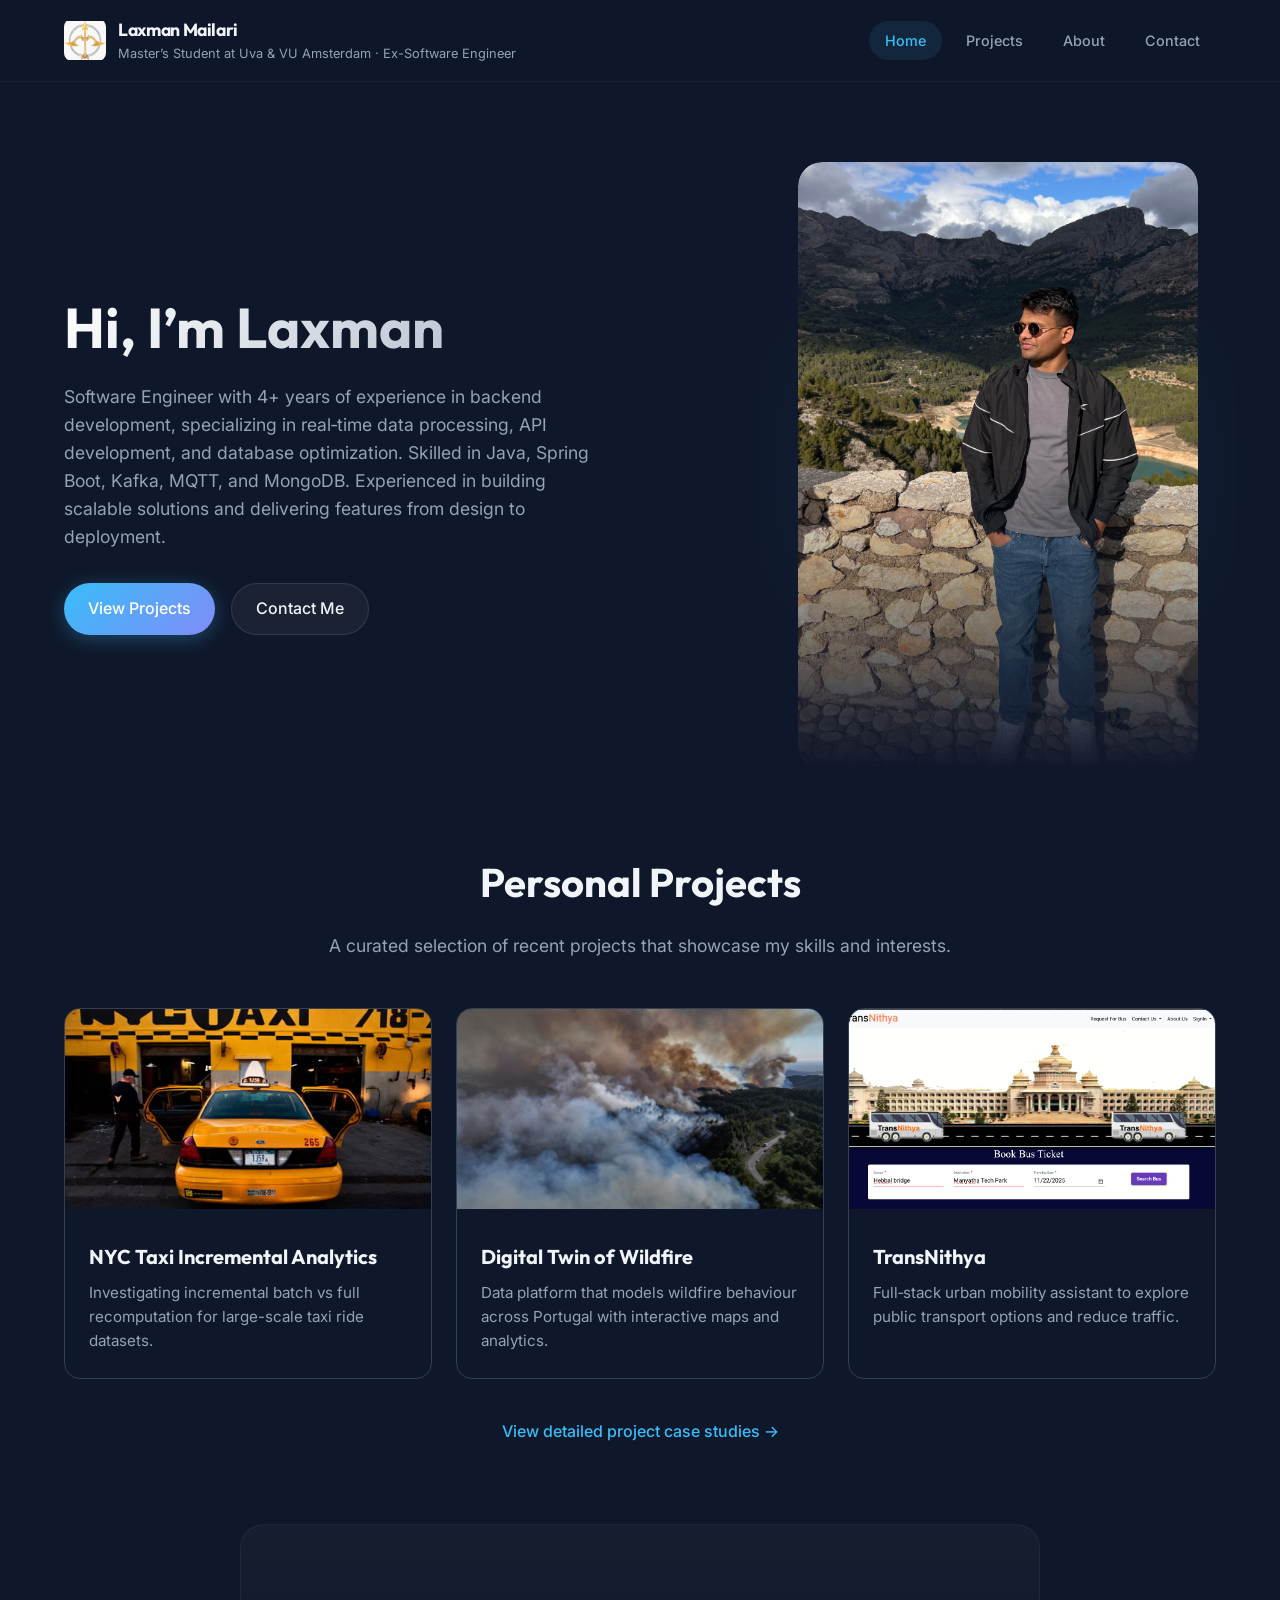
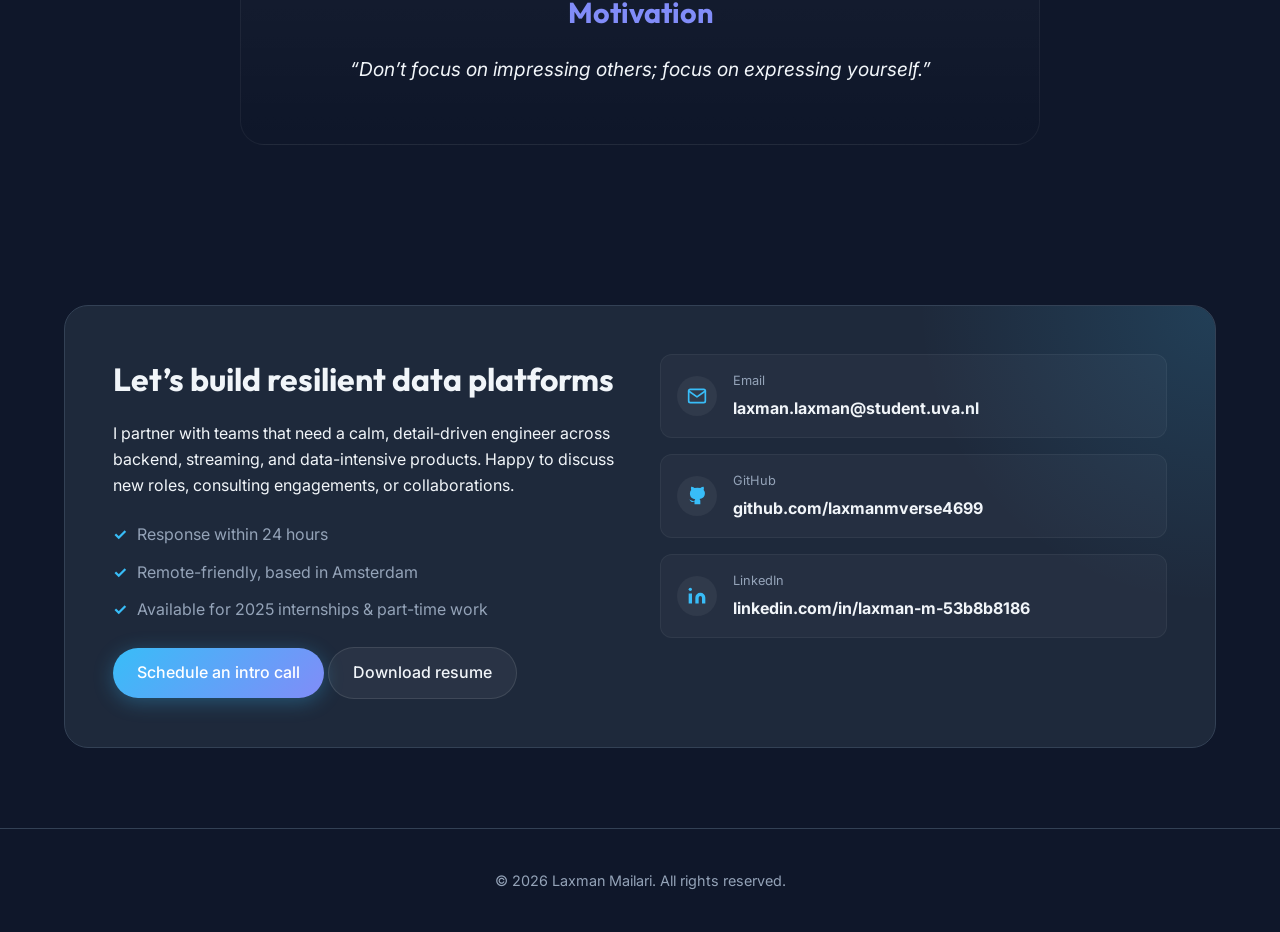
==== index.html @ 2ae77924 "add NYC taxi project details" ====
<!DOCTYPE html>
<html lang="en">

<head>
  <meta charset="UTF-8" />
  <title>Laxman Mailari | Software Engineer Portfolio</title>
  <meta name="viewport" content="width=device-width, initial-scale=1" />
  <link rel="stylesheet" href="styles.css" />
</head>

<body>
  <!-- TOP BAR -->
  <header class="lm-header">
    <div class="container">
      <a href="index.html" class="lm-logo">
        <img src="assets/logo-new.png" alt="Laxman Mailari Logo" class="lm-logo-mark" />
        <div class="lm-logo-text">
          <div class="lm-logo-name">Laxman Mailari</div>
          <div class="lm-logo-slogan">Master’s Student at Uva & VU Amsterdam · Ex-Software Engineer</div>
        </div>
      </a>

      <nav class="lm-nav">
        <a href="index.html" class="active">Home</a>
        <a href="projects.html">Projects</a>
        <a href="about.html">About</a>
        <a href="contact.html">Contact</a>
      </nav>
    </div>
  </header>

  <main class="container">
    <!-- HERO -->
    <section class="hero-main fade-in-up">
      <div class="hero-text-block">
        <h1>Hi, I’m Laxman</h1>
        <p>
          Software Engineer with 4+ years of experience in backend development,
          specializing in real‑time data processing, API development, and
          database optimization. Skilled in Java, Spring Boot, Kafka, MQTT, and
          MongoDB. Experienced in building scalable solutions and delivering
          features from design to deployment.
        </p>
        <div class="hero-buttons">
          <a href="projects.html" class="btn primary">View Projects</a>
          <a href="#contact" class="btn ghost">Contact Me</a>
        </div>
      </div>

      <div class="hero-image-block">
        <img src="assets/profile.jpeg" alt="Photo of Laxman Mailari" />
      </div>
    </section>

    <!-- PROJECTS HEADER -->
    <section id="home-projects" class="section-header fade-in-up">
      <h2>Personal Projects</h2>
      <p>
        A curated selection of recent projects that showcase my skills and interests.
      </p>
    </section>

    <!-- PROJECTS GRID -->
    <section class="projects-grid fade-in-up">
      <article class="project-card">
        <img src="assets/nyc_taxi.avif" alt="NYC Taxi analytics placeholder" />
        <div class="project-content">
          <h3>NYC Taxi Incremental Analytics</h3>
          <p>
            Investigating incremental batch vs full recomputation for large-scale
            taxi ride datasets.
          </p>
        </div>
      </article>
      <article class="project-card">
        <img src="assets/project-wildfire.jpg" alt="Wildfire digital twin" />
        <div class="project-content">
          <h3>Digital Twin of Wildfire</h3>
          <p>
            Data platform that models wildfire behaviour across Portugal with
            interactive maps and analytics.
          </p>
        </div>
      </article>

      <article class="project-card">
        <img src="assets/transnitya.png" alt="TransNithya mobility app" />
        <div class="project-content">
          <h3>TransNithya</h3>
          <p>
            Full‑stack urban mobility assistant to explore public transport
            options and reduce traffic.
          </p>
        </div>
      </article>

      <!-- <article class="project-card">
        <img src="assets/waste-segregation.png" alt="Smart waste segregation prototype" />
        <div class="project-content">
          <h3>Smart Waste Segregation</h3>
          <p>
            IoT and computer‑vision prototype for automatic waste
            classification on a conveyor.
          </p>
        </div>
      </article> -->

    </section>

    <div class="projects-link-row fade-in-up">
      <a href="projects.html" class="link-more">
        View detailed project case studies →
      </a>
    </div>

    <!-- TESTIMONIALS BAND -->
    <section class="testimonials-band fade-in-up">
      <div class="quote-box">
        <h2>Motivation</h2>
        <p>
          “Don’t focus on impressing others; focus on expressing yourself.”
        </p>
      </div>
    </section>

    <!-- CONTACT -->
    <section id="contact" class="contact-band fade-in-up">
      <div class="contact-grid">
        <div class="contact-left">
          <h2>Let’s build resilient data platforms</h2>
          <p>
            I partner with teams that need a calm, detail‑driven engineer across
            backend, streaming, and data-intensive products. Happy to discuss new
            roles, consulting engagements, or collaborations.
          </p>
          <ul class="contact-focus">
            <li>Response within 24 hours</li>
            <li>Remote-friendly, based in Amsterdam</li>
            <li>Available for 2025 internships &amp; part-time work</li>
          </ul>
          <div class="contact-cta">
            <a class="btn primary" href="mailto:laxman.laxman@student.uva.nl">
              Schedule an intro call
            </a>
            <a class="btn ghost" href="resume.pdf" target="_blank" rel="noopener">
              Download resume
            </a>
          </div>
        </div>

        <div class="contact-items">
          <a class="contact-item" href="mailto:laxman.laxman@student.uva.nl">
            <div class="contact-icon">
              <svg width="20" height="20" viewBox="0 0 24 24" fill="none" xmlns="http://www.w3.org/2000/svg">
                <path d="M4 4h16c1.1 0 2 .9 2 2v12c0 1.1-.9 2-2 2H4c-1.1 0-2-.9-2-2V6c0-1.1.9-2 2-2z"
                  stroke="currentColor" stroke-width="2" stroke-linecap="round" stroke-linejoin="round" />
                <polyline points="22,6 12,13 2,6" stroke="currentColor" stroke-width="2" stroke-linecap="round"
                  stroke-linejoin="round" />
              </svg>
            </div>
            <div>
              <span class="label"
                style="display:block; font-size:0.8rem; color:var(--text-muted); margin-bottom:4px;">Email</span>
              <strong>laxman.laxman@student.uva.nl</strong>
            </div>
          </a>

          <a class="contact-item" href="https://github.com/laxmanmverse4699" target="_blank" rel="noopener">
            <div class="contact-icon">
              <svg width="20" height="20" viewBox="0 0 24 24" fill="currentColor" xmlns="http://www.w3.org/2000/svg">
                <path
                  d="M9 19c-5 1.5-5-2.5-7-3m14 6v-3.87a3.37 3.37 0 0 0-.94-2.61c3.14-.35 6.44-1.54 6.44-7A5.44 5.44 0 0 0 20 4.77 5.07 5.07 0 0 0 19.91 1S18.73.65 16 2.48a13.38 13.38 0 0 0-7 0C6.27.65 5.09 1 5.09 1A5.07 5.07 0 0 0 5 4.77a5.44 5.44 0 0 0-1.5 3.78c0 5.42 3.3 6.61 6.44 7A3.37 3.37 0 0 0 9 18.13V22" />
              </svg>
            </div>
            <div>
              <span class="label"
                style="display:block; font-size:0.8rem; color:var(--text-muted); margin-bottom:4px;">GitHub</span>
              <strong>github.com/laxmanmverse4699</strong>
            </div>
          </a>

          <a class="contact-item" href="https://www.linkedin.com/in/laxman-m-53b8b8186/" target="_blank" rel="noopener">
            <div class="contact-icon">
              <svg width="20" height="20" viewBox="0 0 24 24" fill="currentColor" xmlns="http://www.w3.org/2000/svg">
                <path d="M16 8a6 6 0 0 1 6 6v7h-4v-7a2 2 0 0 0-2-2 2 2 0 0 0-2 2v7h-4v-7a6 6 0 0 1 6-6z" />
                <rect x="2" y="9" width="4" height="12" />
                <circle cx="4" cy="4" r="2" />
              </svg>
            </div>
            <div>
              <span class="label"
                style="display:block; font-size:0.8rem; color:var(--text-muted); margin-bottom:4px;">LinkedIn</span>
              <strong>linkedin.com/in/laxman-m-53b8b8186</strong>
            </div>
          </a>
        </div>
      </div>
    </section>
  </main>

  <footer class="page-footer">
    <span>© <span id="year"></span> Laxman Mailari. All rights reserved.</span>
  </footer>

  <script>
    document.getElementById("year").textContent = new Date().getFullYear();

    // Scroll Reveal Animation
    const observerOptions = {
      threshold: 0.1,
      rootMargin: "0px 0px -50px 0px"
    };

    const observer = new IntersectionObserver((entries) => {
      entries.forEach(entry => {
        if (entry.isIntersecting) {
          entry.target.classList.add("visible");
          observer.unobserve(entry.target);
        }
      });
    }, observerOptions);

    document.querySelectorAll('.fade-in-up').forEach(el => {
      observer.observe(el);
    });
  </script>
</body>

</html>
---- styles.css ----
/* 
  Laxman Mailari - Portfolio Styles 
  Theme: Midnight Tech
*/

@import url('https://fonts.googleapis.com/css2?family=Inter:wght@300;400;500;600&family=Outfit:wght@400;500;700&display=swap');

:root {
  /* Dark Theme Palette */
  --bg: #0f172a;
  /* Slate 900 */
  --bg-secondary: #1e293b;
  /* Slate 800 */
  --card: #1e293b;
  /* Slate 800 */
  --card-hover: #334155;
  /* Slate 700 */

  --text-main: #f1f5f9;
  /* Slate 100 */
  --text-muted: #94a3b8;
  /* Slate 400 */

  --accent-primary: #38bdf8;
  /* Sky 400 */
  --accent-secondary: #818cf8;
  /* Indigo 400 */
  --accent-glow: rgba(56, 189, 248, 0.15);

  --border: #334155;
  /* Slate 700 */

  /* Fonts */
  --font-main: 'Inter', system-ui, -apple-system, sans-serif;
  --font-display: 'Outfit', sans-serif;

  /* Spacing & Radius */
  --radius-sm: 8px;
  --radius-md: 16px;
  --radius-lg: 24px;
}

*,
*::before,
*::after {
  box-sizing: border-box;
}

html {
  scroll-behavior: smooth;
}

body {
  margin: 0;
  padding: 0;
  font-family: var(--font-main);
  background: var(--bg);
  color: var(--text-main);
  line-height: 1.6;
  overflow-x: hidden;
}

/* UTILITIES */
.container {
  max-width: 1200px;
  margin: 0 auto;
  padding: 0 24px;
}

/* HEADER & NAV */
.lm-header {
  position: sticky;
  top: 0;
  z-index: 100;
  background: rgba(15, 23, 42, 0.85);
  backdrop-filter: blur(12px);
  border-bottom: 1px solid rgba(255, 255, 255, 0.05);
  padding: 16px 0;
}

.lm-header .container {
  display: flex;
  justify-content: space-between;
  align-items: center;
}

.lm-logo {
  display: flex;
  align-items: center;
  gap: 12px;
  text-decoration: none;
}

.lm-logo-mark {
  width: 42px;
  height: 42px;
  object-fit: contain;
  border-radius: 8px;
}

.lm-logo-text {
  display: flex;
  flex-direction: column;
}

.lm-logo-name {
  font-family: var(--font-display);
  font-weight: 700;
  font-size: 1.1rem;
  color: var(--text-main);
  letter-spacing: -0.02em;
}

.lm-logo-slogan {
  font-size: 0.8rem;
  color: var(--text-muted);
}

.lm-nav {
  display: flex;
  gap: 8px;
}

.lm-nav a {
  text-decoration: none;
  color: var(--text-muted);
  padding: 8px 16px;
  border-radius: 99px;
  font-size: 0.9rem;
  font-weight: 500;
  transition: all 0.2s ease;
}

.lm-nav a:hover,
.lm-nav a.active {
  color: var(--text-main);
  background: rgba(255, 255, 255, 0.05);
}

.lm-nav a.active {
  background: rgba(56, 189, 248, 0.1);
  color: var(--accent-primary);
}

/* HERO SECTION */
.hero-main {
  padding: 80px 0;
  display: grid;
  grid-template-columns: 1.2fr 0.8fr;
  gap: 60px;
  align-items: center;
}

.hero-text-block h1 {
  font-family: var(--font-display);
  font-size: 3.5rem;
  line-height: 1.1;
  margin: 0 0 24px;
  background: linear-gradient(135deg, #fff 0%, #94a3b8 100%);
  -webkit-background-clip: text;
  -webkit-text-fill-color: transparent;
}

.hero-text-block p {
  font-size: 1.1rem;
  color: var(--text-muted);
  margin-bottom: 32px;
  max-width: 540px;
}

.hero-buttons {
  display: flex;
  gap: 16px;
}

.btn {
  display: inline-flex;
  align-items: center;
  justify-content: center;
  padding: 12px 24px;
  border-radius: 99px;
  font-weight: 500;
  text-decoration: none;
  transition: transform 0.2s ease, box-shadow 0.2s ease;
}

.btn.primary {
  background: linear-gradient(135deg, var(--accent-primary), var(--accent-secondary));
  color: #fff;
  box-shadow: 0 4px 20px rgba(56, 189, 248, 0.3);
}

.btn.primary:hover {
  transform: translateY(-2px);
  box-shadow: 0 8px 25px rgba(56, 189, 248, 0.4);
}

.btn.ghost {
  background: rgba(255, 255, 255, 0.05);
  color: var(--text-main);
  border: 1px solid rgba(255, 255, 255, 0.1);
}

.btn.ghost:hover {
  background: rgba(255, 255, 255, 0.1);
}

.hero-image-block {
  position: relative;
}

.hero-image-block::before {
  content: '';
  position: absolute;
  inset: -20px;
  background: radial-gradient(circle at center, var(--accent-glow), transparent 70%);
  z-index: -1;
  opacity: 0.6;
}

.hero-image-block img {
  width: 100%;
  max-width: 400px;
  border-radius: 24px;
  display: block;
  margin: 0 auto;
  /* Immersion effect */
  mask-image: linear-gradient(to bottom, black 50%, transparent 100%);
  -webkit-mask-image: linear-gradient(to bottom, black 50%, transparent 100%);
}

.about-portrait img {
  width: 100%;
  max-width: 320px;
  aspect-ratio: 3/4;
  border-radius: 24px;
  object-fit: cover;
  display: block;
  margin: 0 auto;
  transition: transform 0.3s ease;
  /* Immersion effect */
  mask-image: linear-gradient(to bottom, black 50%, transparent 100%);
  -webkit-mask-image: linear-gradient(to bottom, black 50%, transparent 100%);
}

.about-portrait img:hover {
  transform: scale(1.02);
}

/* SECTIONS GENERAL */
.section-header {
  text-align: center;
  margin-bottom: 48px;
}

.section-header h2 {
  font-family: var(--font-display);
  font-size: 2.5rem;
  margin: 0 0 16px;
}

.section-header p {
  color: var(--text-muted);
  font-size: 1.1rem;
}

/* PROJECTS GRID */
.projects-strip {
  padding: 80px 0;
  background: var(--bg-secondary);
}

.projects-grid {
  display: grid;
  grid-template-columns: repeat(auto-fit, minmax(300px, 1fr));
  gap: 24px;
}

.project-card {
  background: var(--bg);
  border: 1px solid var(--border);
  border-radius: var(--radius-md);
  overflow: hidden;
  transition: transform 0.3s ease, box-shadow 0.3s ease;
}

.project-card:hover {
  transform: translateY(-5px);
  box-shadow: 0 10px 30px rgba(0, 0, 0, 0.2);
  border-color: var(--accent-primary);
}

.project-card img {
  width: 100%;
  height: 200px;
  object-fit: cover;
}

.project-content {
  padding: 24px;
}

.project-card h3 {
  font-family: var(--font-display);
  font-size: 1.25rem;
  margin: 0 0 8px;
  color: var(--text-main);
}

.project-card p {
  color: var(--text-muted);
  font-size: 0.95rem;
  margin: 0;
}

.projects-link-row {
  text-align: center;
  margin-top: 40px;
}

.link-more {
  color: var(--accent-primary);
  text-decoration: none;
  font-weight: 500;
  display: inline-flex;
  align-items: center;
  gap: 6px;
}

.link-more:hover {
  text-decoration: underline;
}

/* MOTIVATION / TESTIMONIALS */
.testimonials-band {
  padding: 80px 0;
  text-align: center;
}

.quote-box {
  max-width: 800px;
  margin: 0 auto;
  padding: 40px;
  background: linear-gradient(180deg, rgba(255, 255, 255, 0.03) 0%, transparent 100%);
  border: 1px solid rgba(255, 255, 255, 0.05);
  border-radius: var(--radius-lg);
}

.quote-box h2 {
  font-family: var(--font-display);
  font-size: 1.8rem;
  margin-bottom: 16px;
  color: var(--accent-secondary);
}

.quote-box p {
  font-size: 1.2rem;
  font-style: italic;
  color: var(--text-main);
}

/* CONTACT SECTION */
.contact-band {
  padding: 80px 0;
}

.contact-grid {
  display: grid;
  grid-template-columns: 1fr 1fr;
  gap: 40px;
  background: var(--card);
  border: 1px solid var(--border);
  border-radius: var(--radius-lg);
  padding: 48px;
  overflow: hidden;
  position: relative;
}

.contact-grid::after {
  content: '';
  position: absolute;
  top: 0;
  right: 0;
  width: 300px;
  height: 300px;
  background: radial-gradient(circle at top right, var(--accent-glow), transparent 70%);
  pointer-events: none;
}

.contact-left h2 {
  font-family: var(--font-display);
  font-size: 2rem;
  margin: 0 0 16px;
}

.contact-focus {
  list-style: none;
  padding: 0;
  margin: 24px 0;
}

.contact-focus li {
  display: flex;
  align-items: center;
  gap: 10px;
  margin-bottom: 12px;
  color: var(--text-muted);
}

.contact-focus li::before {
  content: '✓';
  color: var(--accent-primary);
  font-weight: bold;
}

.contact-items {
  display: flex;
  flex-direction: column;
  gap: 16px;
}

.contact-item {
  display: flex;
  align-items: center;
  gap: 16px;
  padding: 16px;
  background: rgba(255, 255, 255, 0.03);
  border: 1px solid rgba(255, 255, 255, 0.05);
  border-radius: 12px;
  text-decoration: none;
  color: var(--text-main);
  transition: all 0.2s ease;
}

.contact-item:hover {
  background: rgba(255, 255, 255, 0.08);
  border-color: var(--accent-primary);
  transform: translateX(5px);
}

.contact-icon {
  width: 40px;
  height: 40px;
  display: flex;
  align-items: center;
  justify-content: center;
  background: rgba(255, 255, 255, 0.05);
  border-radius: 50%;
  color: var(--accent-primary);
}

/* FOOTER */
.page-footer {
  padding: 40px 0;
  text-align: center;
  border-top: 1px solid var(--border);
  color: var(--text-muted);
  font-size: 0.9rem;
}

/* PROJECTS PAGE SPECIFIC */
.projects-outline {
  display: flex;
  gap: 12px;
  margin-bottom: 40px;
  flex-wrap: wrap;
}

.projects-outline a {
  padding: 8px 16px;
  border: 1px solid var(--border);
  border-radius: 99px;
  color: var(--text-muted);
  text-decoration: none;
  font-size: 0.9rem;
  transition: all 0.2s ease;
}

.projects-outline a:hover {
  border-color: var(--accent-primary);
  color: var(--text-main);
}

.project-case {
  background: var(--card);
  border: 1px solid var(--border);
  border-radius: var(--radius-lg);
  padding: 40px;
  margin-bottom: 40px;
  display: grid;
  grid-template-columns: 1fr 1.5fr;
  gap: 40px;
}

.case-media img {
  width: 100%;
  border-radius: var(--radius-md);
  margin-bottom: 24px;
}

/* Placeholder media box for cases without images */
.media-box {
  width: 100%;
  height: 220px;
  border-radius: var(--radius-md);
  margin-bottom: 24px;
  background: linear-gradient(135deg, rgba(56, 189, 248, 0.12), rgba(129, 140, 248, 0.12));
  border: 1px solid var(--border);
}

.case-stats {
  list-style: none;
  padding: 0;
  display: grid;
  grid-template-columns: repeat(auto-fit, minmax(120px, 1fr));
  gap: 16px;
}

.case-stats li span {
  display: block;
  font-size: 0.75rem;
  text-transform: uppercase;
  letter-spacing: 0.05em;
  color: var(--text-muted);
  margin-bottom: 4px;
}

.case-content h2 {
  font-family: var(--font-display);
  font-size: 2rem;
  margin: 0 0 16px;
}

.case-pill-row {
  display: flex;
  gap: 8px;
  margin-bottom: 24px;
  flex-wrap: wrap;
}

.case-pill {
  padding: 4px 12px;
  background: rgba(56, 189, 248, 0.1);
  color: var(--accent-primary);
  border-radius: 99px;
  font-size: 0.8rem;
  font-weight: 500;
}

.case-points {
  padding-left: 20px;
  color: var(--text-muted);
  margin-bottom: 32px;
}

.case-points li {
  margin-bottom: 12px;
}

.attachment {
  display: inline-flex;
  align-items: center;
  gap: 10px;
  padding: 10px 20px;
  background: rgba(255, 255, 255, 0.05);
  border-radius: 99px;
  color: var(--text-main);
  text-decoration: none;
  font-size: 0.9rem;
  transition: all 0.2s ease;
}

.attachment:hover {
  background: rgba(255, 255, 255, 0.1);
}

/* GALLERY PAGE */
.gallery-grid {
  display: grid;
  grid-template-columns: repeat(auto-fit, minmax(240px, 1fr));
  gap: 24px;
}

.gallery-card {
  background: var(--bg);
  border: 1px solid var(--border);
  border-radius: var(--radius-md);
  overflow: hidden;
  transition: transform 0.3s ease, box-shadow 0.3s ease;
}

.gallery-card:hover {
  transform: translateY(-4px);
  box-shadow: 0 10px 30px rgba(0, 0, 0, 0.2);
  border-color: var(--accent-primary);
}

.gallery-card img {
  width: 100%;
  height: 200px;
  object-fit: cover;
}

.gallery-card-body {
  padding: 16px 20px;
}

.gallery-card-body strong {
  display: block;
  font-family: var(--font-display);
  margin-bottom: 8px;
}

.gallery-card-body p {
  color: var(--text-muted);
  margin: 0;
}

/* ANIMATIONS */
.fade-in-up {
  opacity: 0;
  transform: translateY(20px);
  transition: opacity 0.6s ease-out, transform 0.6s ease-out;
}

.fade-in-up.visible {
  opacity: 1;
  transform: translateY(0);
}

/* RESPONSIVE */
@media (max-width: 768px) {
  .hero-main {
    grid-template-columns: 1fr;
    text-align: center;
    padding: 40px 0;
  }

  .hero-buttons {
    justify-content: center;
  }

  .contact-grid {
    grid-template-columns: 1fr;
    padding: 24px;
  }

  .project-case {
    grid-template-columns: 1fr;
    padding: 24px;
  }

  .hero-text-block h1 {
    font-size: 2.5rem;
  }
}

/* Tablet adjustments */
@media (max-width: 1024px) {
  .hero-main {
    gap: 32px;
    min-height: auto;
  }

  .lm-header .container {
    flex-wrap: wrap;
    gap: 8px;
  }

  .lm-nav {
    flex-wrap: wrap;
    justify-content: flex-end;
  }
}

/* Mobile refinements */
@media (max-width: 600px) {
  .container {
    padding: 0 16px;
  }

  .lm-logo-mark {
    width: 34px;
    height: 34px;
  }

  .lm-logo-slogan {
    display: none;
  }

  .lm-nav a {
    padding: 6px 12px;
    font-size: 0.85rem;
  }

  .projects-outline {
    justify-content: center;
  }

  /* Override inline grid styles on About page */
  .about-hero {
    grid-template-columns: 1fr !important;
    gap: 24px !important;
  }

  /* Tighter paddings for cards */
  .project-case,
  .contact-grid {
    padding: 20px;
  }

  .case-content h2 {
    font-size: 1.6rem;
  }
}
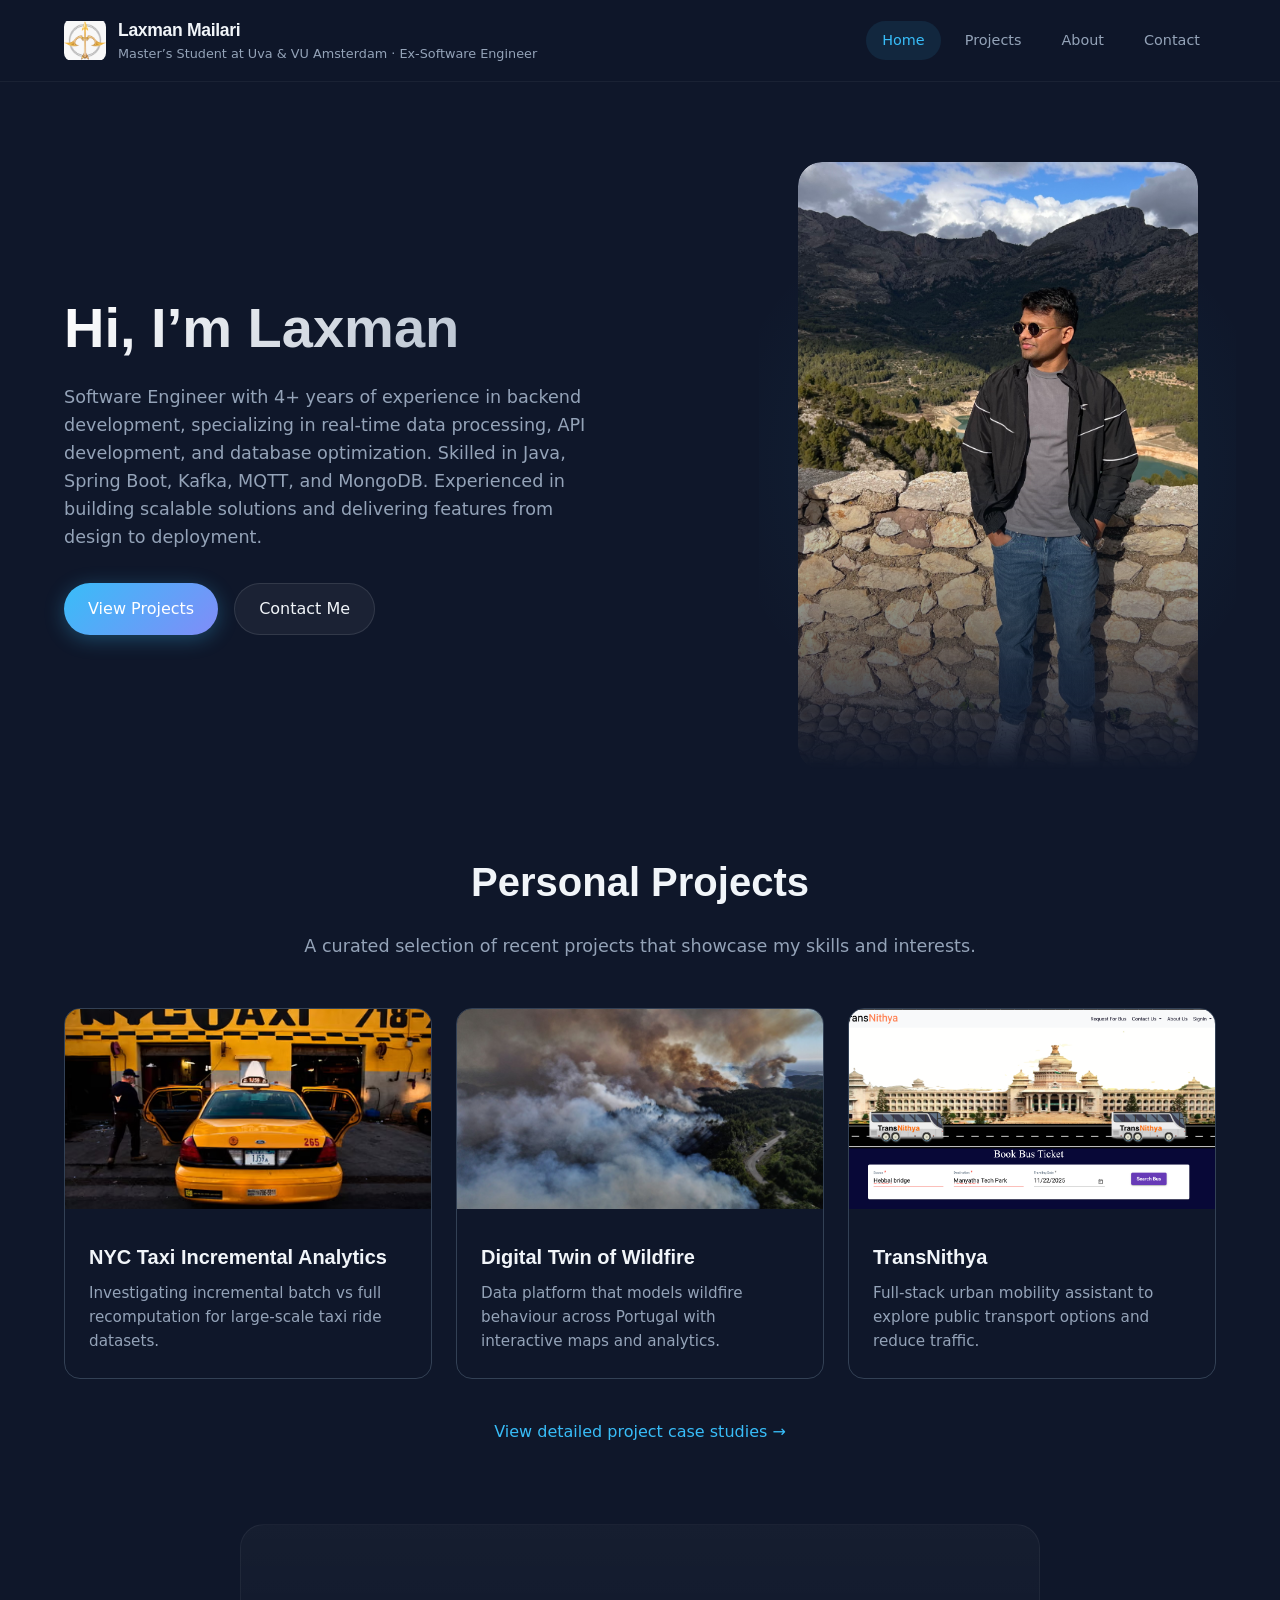
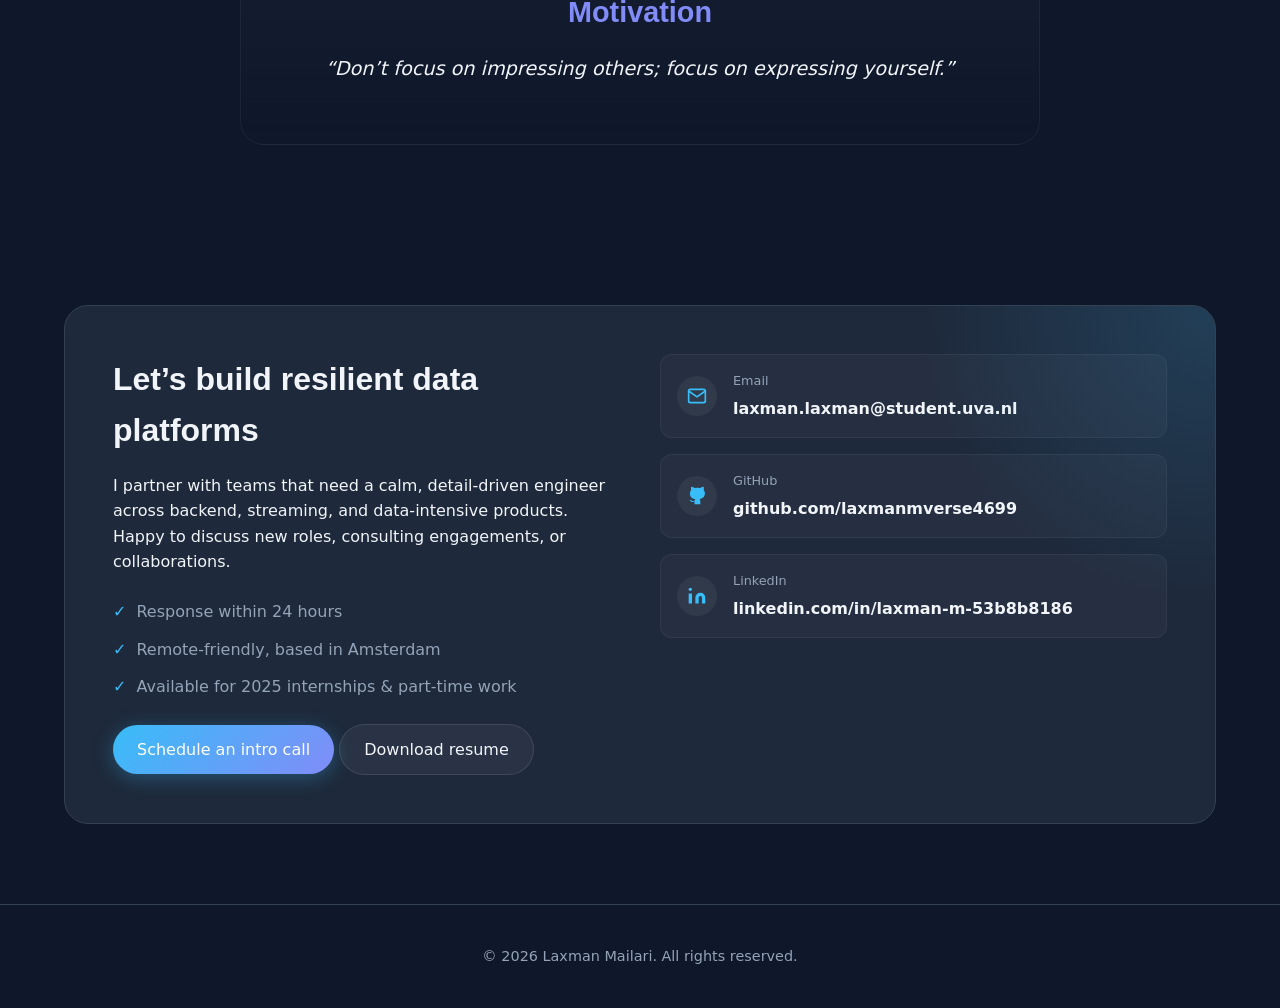
==== commit 52b6cbb7: "secure the application" ====
--- a/index.html
+++ b/index.html
@@ -5,6 +5,7 @@
   <meta charset="UTF-8" />
   <title>Laxman Mailari | Software Engineer Portfolio</title>
   <meta name="viewport" content="width=device-width, initial-scale=1" />
+  <meta http-equiv="Content-Security-Policy" content="default-src 'self'; img-src 'self' data:; style-src 'self' 'unsafe-inline' https://fonts.googleapis.com; font-src https://fonts.gstatic.com; script-src 'self' 'unsafe-inline'; connect-src 'self'; base-uri 'self'; frame-ancestors 'none'; form-action 'self'; upgrade-insecure-requests">
   <link rel="stylesheet" href="styles.css" />
 </head>
 
@@ -139,7 +140,7 @@
             <li>Available for 2025 internships &amp; part-time work</li>
           </ul>
           <div class="contact-cta">
-            <a class="btn primary" href="mailto:laxman.laxman@student.uva.nl">
+            <a class="btn primary ob-email-link" href="#" data-user="laxman.laxman" data-domain="student.uva.nl">
               Schedule an intro call
             </a>
             <a class="btn ghost" href="resume.pdf" target="_blank" rel="noopener">
@@ -149,7 +150,7 @@
         </div>
 
         <div class="contact-items">
-          <a class="contact-item" href="mailto:laxman.laxman@student.uva.nl">
+          <a class="contact-item ob-email-link" href="#" data-user="laxman.laxman" data-domain="student.uva.nl">
             <div class="contact-icon">
               <svg width="20" height="20" viewBox="0 0 24 24" fill="none" xmlns="http://www.w3.org/2000/svg">
                 <path d="M4 4h16c1.1 0 2 .9 2 2v12c0 1.1-.9 2-2 2H4c-1.1 0-2-.9-2-2V6c0-1.1.9-2 2-2z"
@@ -161,7 +162,7 @@
             <div>
               <span class="label"
                 style="display:block; font-size:0.8rem; color:var(--text-muted); margin-bottom:4px;">Email</span>
-              <strong>laxman.laxman@student.uva.nl</strong>
+              <strong class="ob-email" data-user="laxman.laxman" data-domain="student.uva.nl"></strong>
             </div>
           </a>
 
@@ -223,7 +224,23 @@
     document.querySelectorAll('.fade-in-up').forEach(el => {
       observer.observe(el);
     });
+
+    // Email obfuscation
+    document.querySelectorAll('.ob-email').forEach(el => {
+      const user = el.getAttribute('data-user');
+      const domain = el.getAttribute('data-domain');
+      if (user && domain) {
+        el.textContent = `${user}@${domain}`;
+      }
+    });
+    document.querySelectorAll('.ob-email-link').forEach(a => {
+      const user = a.getAttribute('data-user');
+      const domain = a.getAttribute('data-domain');
+      if (user && domain) {
+        a.setAttribute('href', `mailto:${user}@${domain}`);
+      }
+    });
   </script>
 </body>
 
-</html>+</html>
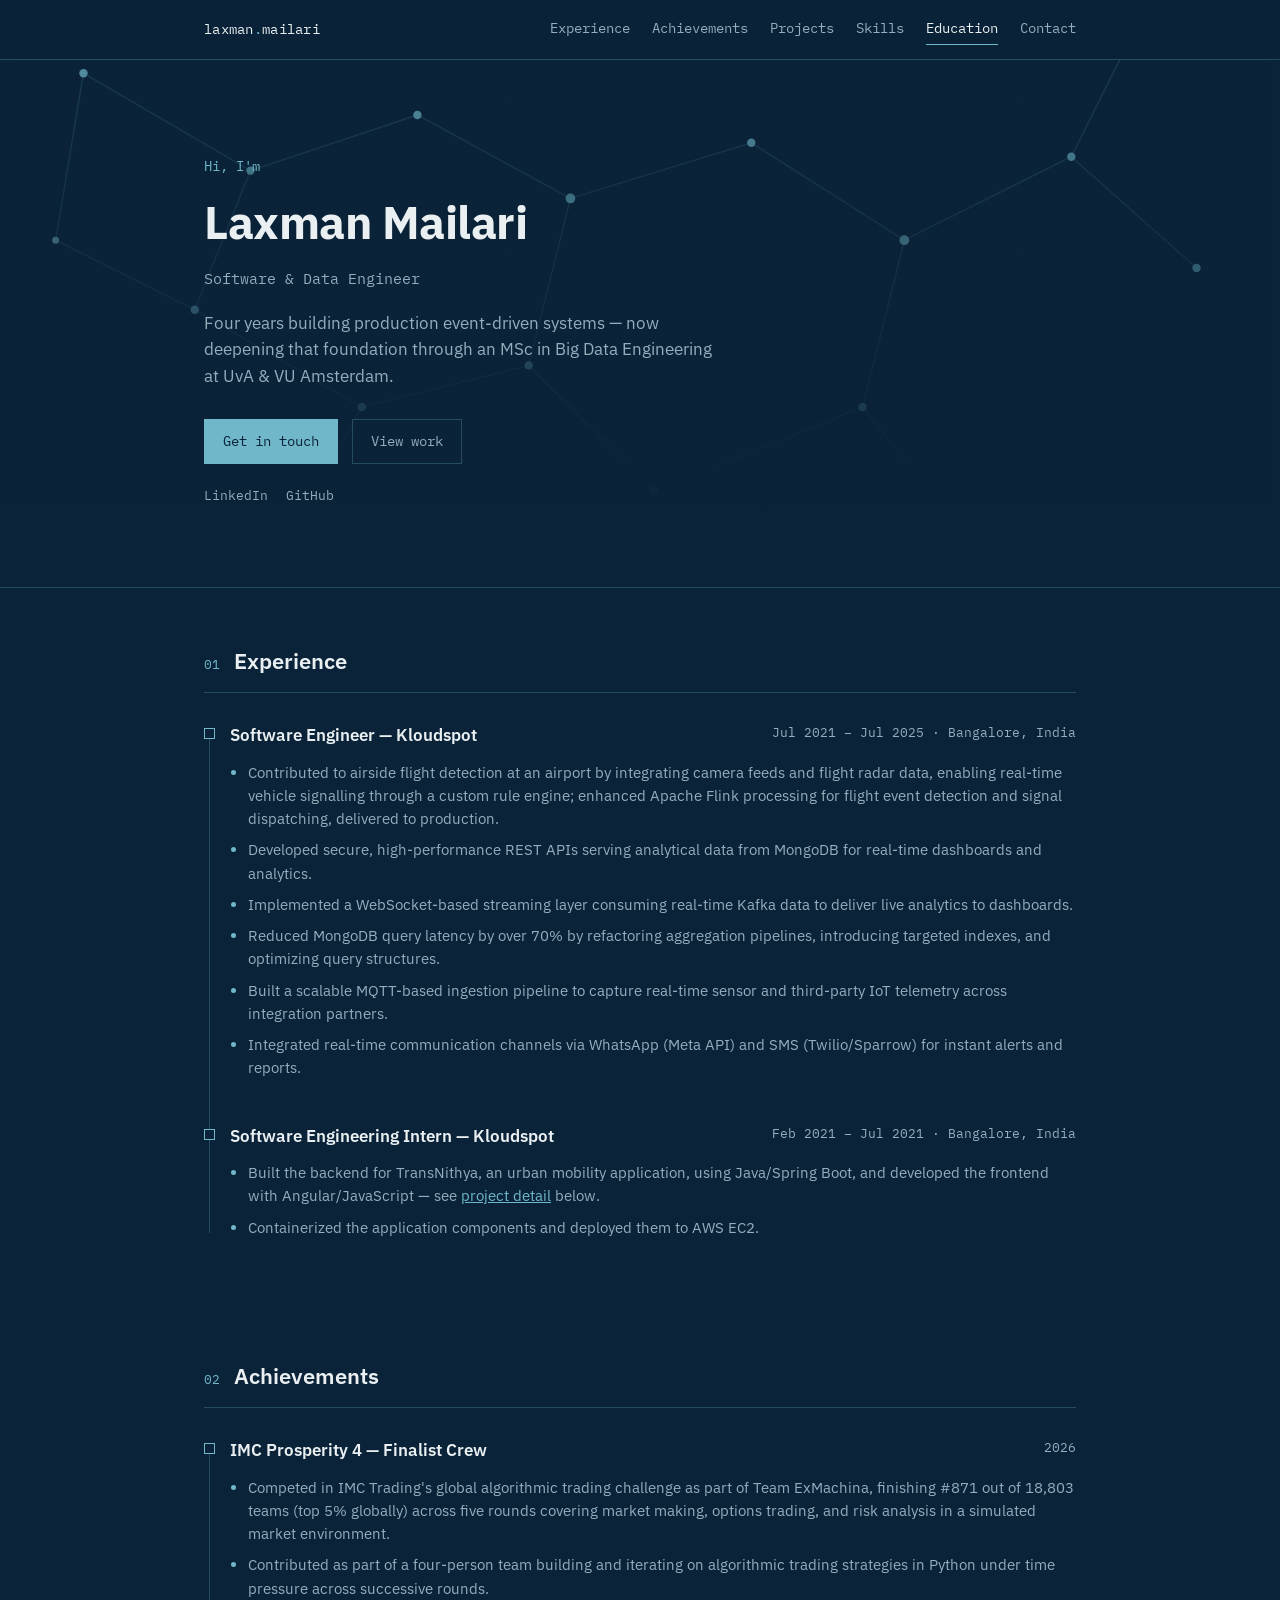
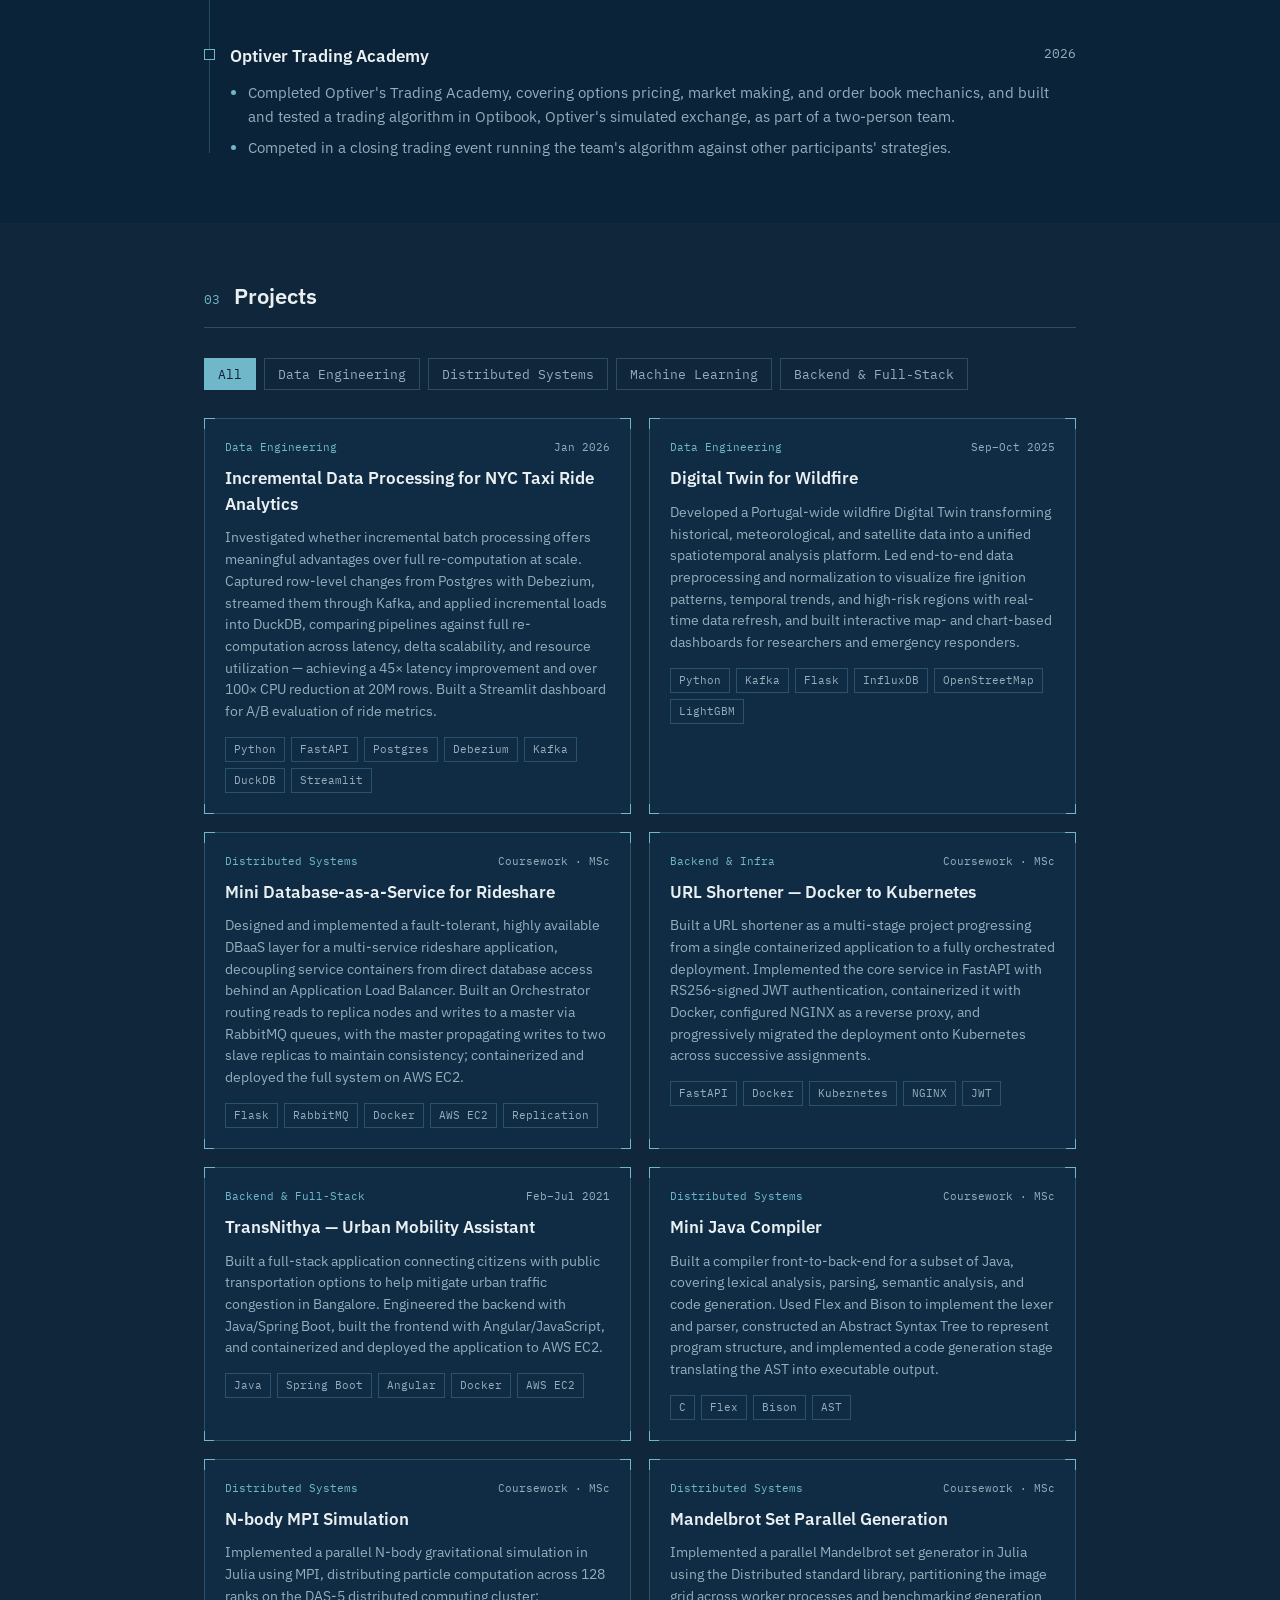
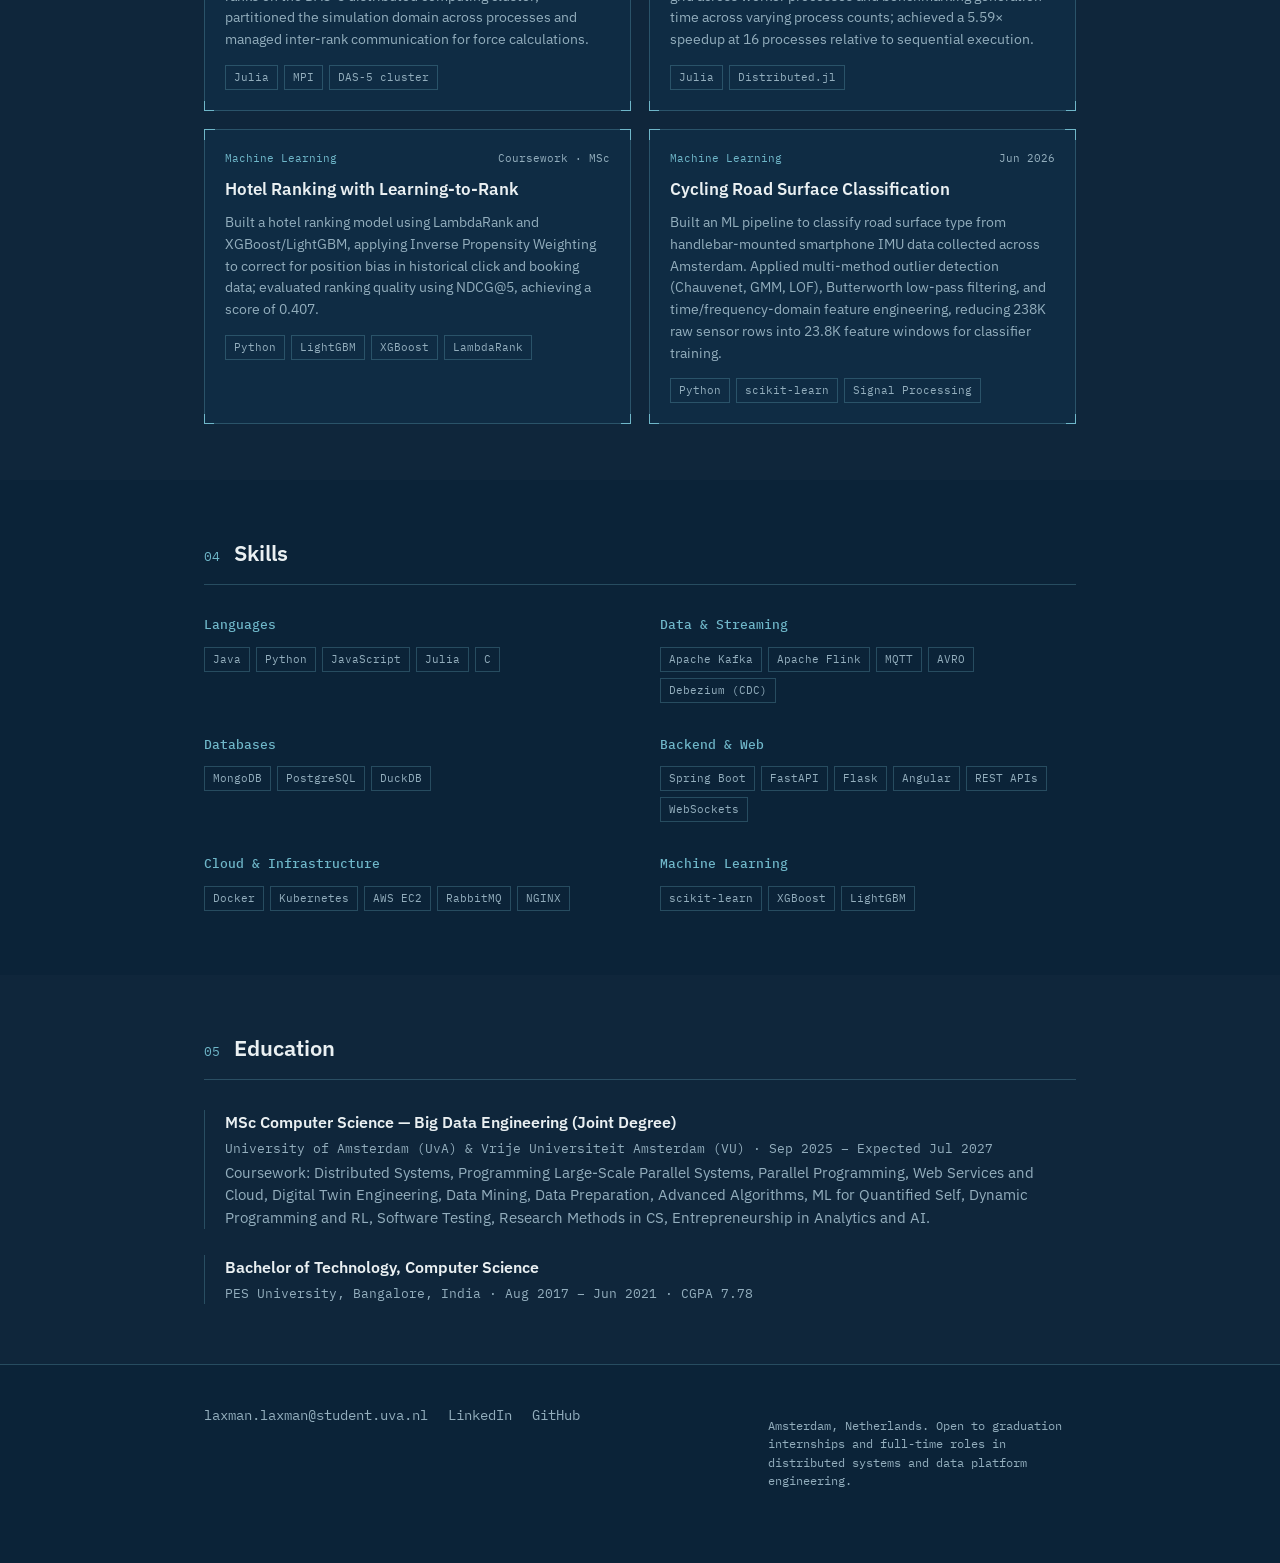
==== commit 5bf84038: "updated new version of portfolio" ====
--- a/index.html
+++ b/index.html
@@ -1,246 +1,627 @@
-<!DOCTYPE html>
-<html lang="en">
-
-<head>
-  <meta charset="UTF-8" />
-  <title>Laxman Mailari | Software Engineer Portfolio</title>
-  <meta name="viewport" content="width=device-width, initial-scale=1" />
-  <meta http-equiv="Content-Security-Policy" content="default-src 'self'; img-src 'self' data:; style-src 'self' 'unsafe-inline' https://fonts.googleapis.com; font-src https://fonts.gstatic.com; script-src 'self' 'unsafe-inline'; connect-src 'self'; base-uri 'self'; frame-ancestors 'none'; form-action 'self'; upgrade-insecure-requests">
-  <link rel="stylesheet" href="styles.css" />
-</head>
-
-<body>
-  <!-- TOP BAR -->
-  <header class="lm-header">
-    <div class="container">
-      <a href="index.html" class="lm-logo">
-        <img src="assets/logo-new.png" alt="Laxman Mailari Logo" class="lm-logo-mark" />
-        <div class="lm-logo-text">
-          <div class="lm-logo-name">Laxman Mailari</div>
-          <div class="lm-logo-slogan">Master’s Student at Uva & VU Amsterdam · Ex-Software Engineer</div>
-        </div>
-      </a>
-
-      <nav class="lm-nav">
-        <a href="index.html" class="active">Home</a>
-        <a href="projects.html">Projects</a>
-        <a href="about.html">About</a>
-        <a href="contact.html">Contact</a>
-      </nav>
-    </div>
-  </header>
-
-  <main class="container">
-    <!-- HERO -->
-    <section class="hero-main fade-in-up">
-      <div class="hero-text-block">
-        <h1>Hi, I’m Laxman</h1>
-        <p>
-          Software Engineer with 4+ years of experience in backend development,
-          specializing in real‑time data processing, API development, and
-          database optimization. Skilled in Java, Spring Boot, Kafka, MQTT, and
-          MongoDB. Experienced in building scalable solutions and delivering
-          features from design to deployment.
-        </p>
-        <div class="hero-buttons">
-          <a href="projects.html" class="btn primary">View Projects</a>
-          <a href="#contact" class="btn ghost">Contact Me</a>
-        </div>
-      </div>
-
-      <div class="hero-image-block">
-        <img src="assets/profile.jpeg" alt="Photo of Laxman Mailari" />
-      </div>
-    </section>
-
-    <!-- PROJECTS HEADER -->
-    <section id="home-projects" class="section-header fade-in-up">
-      <h2>Personal Projects</h2>
-      <p>
-        A curated selection of recent projects that showcase my skills and interests.
-      </p>
-    </section>
-
-    <!-- PROJECTS GRID -->
-    <section class="projects-grid fade-in-up">
-      <article class="project-card">
-        <img src="assets/nyc_taxi.avif" alt="NYC Taxi analytics placeholder" />
-        <div class="project-content">
-          <h3>NYC Taxi Incremental Analytics</h3>
-          <p>
-            Investigating incremental batch vs full recomputation for large-scale
-            taxi ride datasets.
-          </p>
-        </div>
-      </article>
-      <article class="project-card">
-        <img src="assets/project-wildfire.jpg" alt="Wildfire digital twin" />
-        <div class="project-content">
-          <h3>Digital Twin of Wildfire</h3>
-          <p>
-            Data platform that models wildfire behaviour across Portugal with
-            interactive maps and analytics.
-          </p>
-        </div>
-      </article>
-
-      <article class="project-card">
-        <img src="assets/transnitya.png" alt="TransNithya mobility app" />
-        <div class="project-content">
-          <h3>TransNithya</h3>
-          <p>
-            Full‑stack urban mobility assistant to explore public transport
-            options and reduce traffic.
-          </p>
-        </div>
-      </article>
-
-      <!-- <article class="project-card">
-        <img src="assets/waste-segregation.png" alt="Smart waste segregation prototype" />
-        <div class="project-content">
-          <h3>Smart Waste Segregation</h3>
-          <p>
-            IoT and computer‑vision prototype for automatic waste
-            classification on a conveyor.
-          </p>
-        </div>
-      </article> -->
-
-    </section>
-
-    <div class="projects-link-row fade-in-up">
-      <a href="projects.html" class="link-more">
-        View detailed project case studies →
-      </a>
-    </div>
-
-    <!-- TESTIMONIALS BAND -->
-    <section class="testimonials-band fade-in-up">
-      <div class="quote-box">
-        <h2>Motivation</h2>
-        <p>
-          “Don’t focus on impressing others; focus on expressing yourself.”
-        </p>
-      </div>
-    </section>
-
-    <!-- CONTACT -->
-    <section id="contact" class="contact-band fade-in-up">
-      <div class="contact-grid">
-        <div class="contact-left">
-          <h2>Let’s build resilient data platforms</h2>
-          <p>
-            I partner with teams that need a calm, detail‑driven engineer across
-            backend, streaming, and data-intensive products. Happy to discuss new
-            roles, consulting engagements, or collaborations.
-          </p>
-          <ul class="contact-focus">
-            <li>Response within 24 hours</li>
-            <li>Remote-friendly, based in Amsterdam</li>
-            <li>Available for 2025 internships &amp; part-time work</li>
-          </ul>
-          <div class="contact-cta">
-            <a class="btn primary ob-email-link" href="#" data-user="laxman.laxman" data-domain="student.uva.nl">
-              Schedule an intro call
-            </a>
-            <a class="btn ghost" href="resume.pdf" target="_blank" rel="noopener">
-              Download resume
-            </a>
-          </div>
-        </div>
-
-        <div class="contact-items">
-          <a class="contact-item ob-email-link" href="#" data-user="laxman.laxman" data-domain="student.uva.nl">
-            <div class="contact-icon">
-              <svg width="20" height="20" viewBox="0 0 24 24" fill="none" xmlns="http://www.w3.org/2000/svg">
-                <path d="M4 4h16c1.1 0 2 .9 2 2v12c0 1.1-.9 2-2 2H4c-1.1 0-2-.9-2-2V6c0-1.1.9-2 2-2z"
-                  stroke="currentColor" stroke-width="2" stroke-linecap="round" stroke-linejoin="round" />
-                <polyline points="22,6 12,13 2,6" stroke="currentColor" stroke-width="2" stroke-linecap="round"
-                  stroke-linejoin="round" />
-              </svg>
-            </div>
-            <div>
-              <span class="label"
-                style="display:block; font-size:0.8rem; color:var(--text-muted); margin-bottom:4px;">Email</span>
-              <strong class="ob-email" data-user="laxman.laxman" data-domain="student.uva.nl"></strong>
-            </div>
-          </a>
-
-          <a class="contact-item" href="https://github.com/laxmanmverse4699" target="_blank" rel="noopener">
-            <div class="contact-icon">
-              <svg width="20" height="20" viewBox="0 0 24 24" fill="currentColor" xmlns="http://www.w3.org/2000/svg">
-                <path
-                  d="M9 19c-5 1.5-5-2.5-7-3m14 6v-3.87a3.37 3.37 0 0 0-.94-2.61c3.14-.35 6.44-1.54 6.44-7A5.44 5.44 0 0 0 20 4.77 5.07 5.07 0 0 0 19.91 1S18.73.65 16 2.48a13.38 13.38 0 0 0-7 0C6.27.65 5.09 1 5.09 1A5.07 5.07 0 0 0 5 4.77a5.44 5.44 0 0 0-1.5 3.78c0 5.42 3.3 6.61 6.44 7A3.37 3.37 0 0 0 9 18.13V22" />
-              </svg>
-            </div>
-            <div>
-              <span class="label"
-                style="display:block; font-size:0.8rem; color:var(--text-muted); margin-bottom:4px;">GitHub</span>
-              <strong>github.com/laxmanmverse4699</strong>
-            </div>
-          </a>
-
-          <a class="contact-item" href="https://www.linkedin.com/in/laxman-m-53b8b8186/" target="_blank" rel="noopener">
-            <div class="contact-icon">
-              <svg width="20" height="20" viewBox="0 0 24 24" fill="currentColor" xmlns="http://www.w3.org/2000/svg">
-                <path d="M16 8a6 6 0 0 1 6 6v7h-4v-7a2 2 0 0 0-2-2 2 2 0 0 0-2 2v7h-4v-7a6 6 0 0 1 6-6z" />
-                <rect x="2" y="9" width="4" height="12" />
-                <circle cx="4" cy="4" r="2" />
-              </svg>
-            </div>
-            <div>
-              <span class="label"
-                style="display:block; font-size:0.8rem; color:var(--text-muted); margin-bottom:4px;">LinkedIn</span>
-              <strong>linkedin.com/in/laxman-m-53b8b8186</strong>
-            </div>
-          </a>
-        </div>
-      </div>
-    </section>
-  </main>
-
-  <footer class="page-footer">
-    <span>© <span id="year"></span> Laxman Mailari. All rights reserved.</span>
-  </footer>
-
-  <script>
-    document.getElementById("year").textContent = new Date().getFullYear();
-
-    // Scroll Reveal Animation
-    const observerOptions = {
-      threshold: 0.1,
-      rootMargin: "0px 0px -50px 0px"
-    };
-
-    const observer = new IntersectionObserver((entries) => {
-      entries.forEach(entry => {
-        if (entry.isIntersecting) {
-          entry.target.classList.add("visible");
-          observer.unobserve(entry.target);
-        }
-      });
-    }, observerOptions);
-
-    document.querySelectorAll('.fade-in-up').forEach(el => {
-      observer.observe(el);
-    });
-
-    // Email obfuscation
-    document.querySelectorAll('.ob-email').forEach(el => {
-      const user = el.getAttribute('data-user');
-      const domain = el.getAttribute('data-domain');
-      if (user && domain) {
-        el.textContent = `${user}@${domain}`;
-      }
-    });
-    document.querySelectorAll('.ob-email-link').forEach(a => {
-      const user = a.getAttribute('data-user');
-      const domain = a.getAttribute('data-domain');
-      if (user && domain) {
-        a.setAttribute('href', `mailto:${user}@${domain}`);
-      }
-    });
-  </script>
-</body>
-
-</html>
+<!DOCTYPE html>
+<html lang="en">
+<head>
+<meta charset="UTF-8">
+<meta name="viewport" content="width=device-width, initial-scale=1.0">
+<title>Laxman Mailari — Software &amp; Data Engineer</title>
+<meta name="description" content="Portfolio of Laxman Mailari — software and data engineer specializing in real-time, event-driven systems.">
+<link rel="preconnect" href="https://fonts.googleapis.com">
+<link rel="preconnect" href="https://fonts.gstatic.com" crossorigin>
+<link href="https://fonts.googleapis.com/css2?family=IBM+Plex+Mono:wght@400;500;600&family=IBM+Plex+Sans:wght@400;500;600;700&display=swap" rel="stylesheet">
+<style>
+  :root{
+    --ink:#0b2338;
+    --panel:#0f2c44;
+    --panel-2:#12314c;
+    --line:#6fb7c9;
+    --line-dim:rgba(111,183,201,0.28);
+    --text:#eaf0f2;
+    --text-dim:#93aebd;
+    --accent:#e8a15a;
+    --sans:'IBM Plex Sans', system-ui, sans-serif;
+    --mono:'IBM Plex Mono', ui-monospace, monospace;
+    --maxw:920px;
+  }
+  *{box-sizing:border-box;}
+  html{scroll-behavior:smooth;}
+  body{
+    margin:0;
+    background:var(--ink);
+    color:var(--text);
+    font-family:var(--sans);
+    line-height:1.55;
+    -webkit-font-smoothing:antialiased;
+  }
+  a{color:var(--line);}
+  a:focus-visible, button:focus-visible{outline:2px solid var(--accent); outline-offset:3px;}
+
+  .wrap{max-width:var(--maxw); margin:0 auto; padding:0 24px;}
+
+  /* ---------- nav ---------- */
+  header.site-nav{
+    position:sticky; top:0; z-index:50;
+    background:rgba(11,35,56,0.92);
+    backdrop-filter:blur(6px);
+    border-bottom:1px solid var(--line-dim);
+  }
+  .nav-inner{
+    max-width:var(--maxw); margin:0 auto; padding:14px 24px;
+    display:flex; align-items:center; justify-content:space-between;
+    flex-wrap:wrap; gap:10px;
+  }
+  .nav-mark{
+    font-family:var(--mono); font-size:14px; color:var(--text);
+    letter-spacing:0.02em;
+  }
+  .nav-mark span{color:var(--line);}
+  nav.links{display:flex; gap:22px; flex-wrap:wrap;}
+  nav.links a{
+    color:var(--text-dim); text-decoration:none; font-size:14px;
+    font-family:var(--mono); padding:4px 0;
+    border-bottom:1px solid transparent;
+  }
+  nav.links a:hover{color:var(--text); border-bottom-color:var(--line);}
+  nav.links a.active{color:var(--text); border-bottom-color:var(--line);}
+
+  /* ---------- hero ---------- */
+  .hero{
+    position:relative;
+    padding:96px 0 80px;
+    border-bottom:1px solid var(--line-dim);
+    overflow:hidden;
+  }
+  .hero-bg{
+    position:absolute; inset:0; z-index:0;
+    opacity:0.9;
+  }
+  .hero-bg svg{width:100%; height:100%; display:block;}
+  .hero-bg::after{
+    content:"";
+    position:absolute; inset:0;
+    background:linear-gradient(180deg, rgba(11,35,56,0.2) 0%, var(--ink) 85%);
+  }
+  .node{ animation:twinkle 4.5s ease-in-out infinite; }
+  .node:nth-child(2n){ animation-delay:1.2s; }
+  .node:nth-child(3n){ animation-delay:2.4s; }
+  @keyframes twinkle{
+    0%, 100% { opacity:0.55; }
+    50% { opacity:1; }
+  }
+  @media (prefers-reduced-motion: reduce){
+    .node{ animation:none; }
+  }
+  .hero-content{position:relative; z-index:1;}
+  .hero-eyebrow{
+    font-family:var(--mono); font-size:14px; color:var(--line);
+    margin:0 0 10px;
+  }
+  .hero h1{
+    font-size:clamp(32px,5vw,46px);
+    margin:0 0 8px;
+    font-weight:700;
+    letter-spacing:-0.01em;
+  }
+  .hero-role{
+    font-family:var(--mono);
+    color:var(--text-dim);
+    font-size:15px;
+    margin:0 0 20px;
+  }
+  .hero p.lede{
+    color:var(--text-dim);
+    font-size:17px;
+    max-width:52ch;
+    margin:0 0 30px;
+  }
+  .hero-ctas{display:flex; gap:14px; flex-wrap:wrap; margin-bottom:22px;}
+  .btn{
+    font-family:var(--mono); font-size:13.5px;
+    padding:11px 18px;
+    border:1px solid var(--line);
+    color:var(--text);
+    text-decoration:none;
+    display:inline-block;
+    transition:background 0.15s ease, color 0.15s ease;
+  }
+  .btn:hover{background:var(--line); color:var(--ink);}
+  .btn.primary{background:var(--line); color:var(--ink);}
+  .btn.primary:hover{background:transparent; color:var(--text);}
+  .btn.ghost{border-color:var(--line-dim); color:var(--text-dim);}
+  .btn.ghost:hover{background:transparent; border-color:var(--line); color:var(--text);}
+  .social-row{display:flex; gap:18px;}
+  .social-row a{
+    font-family:var(--mono); font-size:13px; color:var(--text-dim);
+    text-decoration:none; border-bottom:1px solid transparent;
+  }
+  .social-row a:hover{color:var(--text); border-bottom-color:var(--line);}
+
+  /* ---------- section shell ---------- */
+  section{padding:56px 0;}
+  section.alt{background:rgba(255,255,255,0.015);}
+  .section-head{
+    display:flex; align-items:baseline; gap:14px;
+    margin-bottom:30px;
+    border-bottom:1px solid var(--line-dim);
+    padding-bottom:14px;
+  }
+  .section-num{font-family:var(--mono); color:var(--line); font-size:13px;}
+  .section-head h2{font-size:22px; margin:0; font-weight:600;}
+
+  /* ---------- experience timeline ---------- */
+  .timeline{position:relative; padding-left:26px;}
+  .timeline::before{
+    content:""; position:absolute; left:5px; top:6px; bottom:6px;
+    width:1px; background:var(--line-dim);
+  }
+  .role{position:relative; margin-bottom:44px;}
+  .role:last-child{margin-bottom:0;}
+  .role::before{
+    content:""; position:absolute; left:-26px; top:5px;
+    width:9px; height:9px; border:1px solid var(--line); background:var(--ink);
+  }
+  .role-head{display:flex; justify-content:space-between; flex-wrap:wrap; gap:6px; margin-bottom:4px;}
+  .role-title{font-weight:600; font-size:16.5px;}
+  .role-meta{font-family:var(--mono); font-size:12.5px; color:var(--text-dim);}
+  .role ul{margin:12px 0 0; padding-left:18px; color:var(--text-dim); font-size:15px;}
+  .role li{margin-bottom:8px;}
+  .role li::marker{color:var(--line);}
+
+  /* ---------- projects ---------- */
+  .filters{display:flex; gap:8px; flex-wrap:wrap; margin-bottom:28px;}
+  .filter-btn{
+    font-family:var(--mono); font-size:12.5px;
+    background:transparent; color:var(--text-dim);
+    border:1px solid var(--line-dim); padding:7px 13px;
+    cursor:pointer;
+  }
+  .filter-btn:hover{color:var(--text); border-color:var(--line);}
+  .filter-btn.active{color:var(--ink); background:var(--line); border-color:var(--line);}
+
+  .proj-grid{display:grid; grid-template-columns:1fr 1fr; gap:18px;}
+  .proj-card{
+    position:relative;
+    border:1px solid var(--line-dim);
+    padding:20px;
+    background:var(--panel);
+  }
+  .proj-card::before, .proj-card::after,
+  .proj-card .tick-br, .proj-card .tick-bl{
+    content:""; position:absolute; width:10px; height:10px;
+  }
+  .proj-card::before{top:-1px; left:-1px; border-top:1px solid var(--line); border-left:1px solid var(--line);}
+  .proj-card::after{top:-1px; right:-1px; border-top:1px solid var(--line); border-right:1px solid var(--line);}
+  .proj-card .tick-bl{bottom:-1px; left:-1px; border-bottom:1px solid var(--line); border-left:1px solid var(--line);}
+  .proj-card .tick-br{bottom:-1px; right:-1px; border-bottom:1px solid var(--line); border-right:1px solid var(--line);}
+
+  .proj-meta{display:flex; justify-content:space-between; align-items:center; margin-bottom:10px;}
+  .proj-cat{font-family:var(--mono); font-size:11px; color:var(--line); text-transform:none;}
+  .proj-date{font-family:var(--mono); font-size:11px; color:var(--text-dim);}
+  .proj-card h3{margin:0 0 10px; font-size:16.5px; font-weight:600;}
+  .proj-card p{margin:0 0 14px; color:var(--text-dim); font-size:14px;}
+  .tagrow{display:flex; flex-wrap:wrap; gap:6px;}
+  .tag{
+    font-family:var(--mono); font-size:11px; color:var(--text-dim);
+    border:1px solid var(--line-dim); padding:3px 8px;
+  }
+
+  /* ---------- skills ---------- */
+  .skills-grid{display:grid; grid-template-columns:1fr 1fr; gap:24px 40px;}
+  .skill-group h4{
+    font-family:var(--mono); font-size:12.5px; color:var(--line);
+    margin:0 0 12px; font-weight:500;
+  }
+  .skill-group .tagrow{margin-bottom:8px;}
+
+  /* ---------- education ---------- */
+  .edu-item{border-left:1px solid var(--line-dim); padding-left:20px; margin-bottom:26px;}
+  .edu-item:last-child{margin-bottom:0;}
+  .edu-item h3{margin:0 0 4px; font-size:16px; font-weight:600;}
+  .edu-item .role-meta{margin-bottom:4px; display:block;}
+  .edu-item p{margin:4px 0 0; color:var(--text-dim); font-size:14.5px;}
+
+  /* ---------- footer ---------- */
+  footer{
+    border-top:1px solid var(--line-dim);
+    padding:40px 0 60px;
+  }
+  .footer-inner{display:flex; justify-content:space-between; flex-wrap:wrap; gap:20px;}
+  .footer-links{display:flex; gap:20px; flex-wrap:wrap;}
+  .footer-links a{font-family:var(--mono); font-size:13.5px; text-decoration:none; color:var(--text-dim);}
+  .footer-links a:hover{color:var(--text);}
+  .footer-note{font-family:var(--mono); font-size:12px; color:var(--text-dim); max-width:44ch;}
+
+  @media (max-width: 760px){
+    .proj-grid{grid-template-columns:1fr;}
+    .skills-grid{grid-template-columns:1fr;}
+  }
+</style>
+</head>
+<body>
+
+<header class="site-nav">
+  <div class="nav-inner">
+    <div class="nav-mark">laxman<span>.</span>mailari</div>
+    <nav class="links">
+      <a href="#experience">Experience</a>
+      <a href="#achievements">Achievements</a>
+      <a href="#projects">Projects</a>
+      <a href="#skills">Skills</a>
+      <a href="#education">Education</a>
+      <a href="#contact">Contact</a>
+    </nav>
+  </div>
+</header>
+
+<section class="hero">
+  <div class="hero-bg" aria-hidden="true">
+    <svg viewBox="0 0 920 480" preserveAspectRatio="xMidYMid slice" xmlns="http://www.w3.org/2000/svg">
+      <g stroke="#6fb7c9" stroke-opacity="0.22" stroke-width="1">
+        <line x1="60" y1="60" x2="180" y2="130"/>
+        <line x1="180" y1="130" x2="140" y2="230"/>
+        <line x1="180" y1="130" x2="300" y2="90"/>
+        <line x1="300" y1="90" x2="410" y2="150"/>
+        <line x1="410" y1="150" x2="380" y2="270"/>
+        <line x1="410" y1="150" x2="540" y2="110"/>
+        <line x1="540" y1="110" x2="650" y2="180"/>
+        <line x1="650" y1="180" x2="620" y2="300"/>
+        <line x1="650" y1="180" x2="770" y2="120"/>
+        <line x1="770" y1="120" x2="860" y2="200"/>
+        <line x1="140" y1="230" x2="260" y2="300"/>
+        <line x1="260" y1="300" x2="380" y2="270"/>
+        <line x1="380" y1="270" x2="470" y2="360"/>
+        <line x1="470" y1="360" x2="620" y2="300"/>
+        <line x1="620" y1="300" x2="700" y2="400"/>
+        <line x1="60" y1="60" x2="40" y2="180"/>
+        <line x1="40" y1="180" x2="140" y2="230"/>
+        <line x1="770" y1="120" x2="810" y2="40"/>
+        <line x1="700" y1="400" x2="600" y2="440"/>
+        <line x1="260" y1="300" x2="200" y2="410"/>
+      </g>
+      <g fill="#6fb7c9">
+        <circle class="node" cx="60" cy="60" r="3"/>
+        <circle class="node" cx="180" cy="130" r="3"/>
+        <circle class="node" cx="140" cy="230" r="3"/>
+        <circle class="node" cx="300" cy="90" r="3"/>
+        <circle class="node" cx="410" cy="150" r="3.5"/>
+        <circle class="node" cx="380" cy="270" r="3"/>
+        <circle class="node" cx="540" cy="110" r="3"/>
+        <circle class="node" cx="650" cy="180" r="3.5"/>
+        <circle class="node" cx="620" cy="300" r="3"/>
+        <circle class="node" cx="770" cy="120" r="3"/>
+        <circle class="node" cx="860" cy="200" r="3"/>
+        <circle class="node" cx="260" cy="300" r="3"/>
+        <circle class="node" cx="470" cy="360" r="3"/>
+        <circle class="node" cx="700" cy="400" r="3"/>
+        <circle class="node" cx="40" cy="180" r="2.5"/>
+        <circle class="node" cx="810" cy="40" r="2.5"/>
+        <circle class="node" cx="600" cy="440" r="2.5"/>
+        <circle class="node" cx="200" cy="410" r="2.5"/>
+      </g>
+    </svg>
+  </div>
+  <div class="wrap hero-content">
+    <p class="hero-eyebrow">Hi, I'm</p>
+    <h1>Laxman Mailari</h1>
+    <p class="hero-role">Software &amp; Data Engineer</p>
+    <p class="lede">Four years building production event-driven systems — now deepening that foundation through an MSc in Big Data Engineering at UvA &amp; VU Amsterdam.</p>
+    <div class="hero-ctas">
+      <a class="btn primary" href="#contact">Get in touch</a>
+      <a class="btn ghost" href="#projects">View work</a>
+    </div>
+    <div class="social-row">
+      <a href="https://linkedin.com/in/laxman-mailari/" target="_blank" rel="noopener">LinkedIn</a>
+      <a href="https://github.com/laxmanmverse4699" target="_blank" rel="noopener">GitHub</a>
+    </div>
+  </div>
+</section>
+
+<section id="experience">
+  <div class="wrap">
+    <div class="section-head">
+      <span class="section-num">01</span>
+      <h2>Experience</h2>
+    </div>
+    <div class="timeline">
+      <div class="role">
+        <div class="role-head">
+          <span class="role-title">Software Engineer — Kloudspot</span>
+          <span class="role-meta">Jul 2021 – Jul 2025 · Bangalore, India</span>
+        </div>
+        <ul>
+          <li>Contributed to airside flight detection at an airport by integrating camera feeds and flight radar data, enabling real-time vehicle signalling through a custom rule engine; enhanced Apache Flink processing for flight event detection and signal dispatching, delivered to production.</li>
+          <li>Developed secure, high-performance REST APIs serving analytical data from MongoDB for real-time dashboards and analytics.</li>
+          <li>Implemented a WebSocket-based streaming layer consuming real-time Kafka data to deliver live analytics to dashboards.</li>
+          <li>Reduced MongoDB query latency by over 70% by refactoring aggregation pipelines, introducing targeted indexes, and optimizing query structures.</li>
+          <li>Built a scalable MQTT-based ingestion pipeline to capture real-time sensor and third-party IoT telemetry across integration partners.</li>
+          <li>Integrated real-time communication channels via WhatsApp (Meta API) and SMS (Twilio/Sparrow) for instant alerts and reports.</li>
+        </ul>
+      </div>
+      <div class="role">
+        <div class="role-head">
+          <span class="role-title">Software Engineering Intern — Kloudspot</span>
+          <span class="role-meta">Feb 2021 – Jul 2021 · Bangalore, India</span>
+        </div>
+        <ul>
+          <li>Built the backend for TransNithya, an urban mobility application, using Java/Spring Boot, and developed the frontend with Angular/JavaScript — see <a href="#transnithya">project detail</a> below.</li>
+          <li>Containerized the application components and deployed them to AWS EC2.</li>
+        </ul>
+      </div>
+    </div>
+  </div>
+</section>
+
+<section id="achievements">
+  <div class="wrap">
+    <div class="section-head">
+      <span class="section-num">02</span>
+      <h2>Achievements</h2>
+    </div>
+    <div class="timeline">
+      <div class="role">
+        <div class="role-head">
+          <span class="role-title">IMC Prosperity 4 — Finalist Crew</span>
+          <span class="role-meta">2026</span>
+        </div>
+        <ul>
+          <li>Competed in IMC Trading's global algorithmic trading challenge as part of Team ExMachina, finishing #871 out of 18,803 teams (top 5% globally) across five rounds covering market making, options trading, and risk analysis in a simulated market environment.</li>
+          <li>Contributed as part of a four-person team building and iterating on algorithmic trading strategies in Python under time pressure across successive rounds.</li>
+        </ul>
+      </div>
+      <div class="role">
+        <div class="role-head">
+          <span class="role-title">Optiver Trading Academy</span>
+          <span class="role-meta">2026</span>
+        </div>
+        <ul>
+          <li>Completed Optiver's Trading Academy, covering options pricing, market making, and order book mechanics, and built and tested a trading algorithm in Optibook, Optiver's simulated exchange, as part of a two-person team.</li>
+          <li>Competed in a closing trading event running the team's algorithm against other participants' strategies.</li>
+        </ul>
+      </div>
+    </div>
+  </div>
+</section>
+
+<section class="alt" id="projects">
+  <div class="wrap">
+    <div class="section-head">
+      <span class="section-num">03</span>
+      <h2>Projects</h2>
+    </div>
+    <div class="filters">
+      <button class="filter-btn active" data-filter="all">All</button>
+      <button class="filter-btn" data-filter="data-eng">Data Engineering</button>
+      <button class="filter-btn" data-filter="distributed">Distributed Systems</button>
+      <button class="filter-btn" data-filter="ml">Machine Learning</button>
+      <button class="filter-btn" data-filter="backend">Backend &amp; Full-Stack</button>
+    </div>
+    <div class="proj-grid" id="projGrid">
+
+      <article class="proj-card" data-cat="data-eng">
+        <div class="tick-bl"></div><div class="tick-br"></div>
+        <div class="proj-meta"><span class="proj-cat">Data Engineering</span><span class="proj-date">Jan 2026</span></div>
+        <h3>Incremental Data Processing for NYC Taxi Ride Analytics</h3>
+        <p>Investigated whether incremental batch processing offers meaningful advantages over full re-computation at scale. Captured row-level changes from Postgres with Debezium, streamed them through Kafka, and applied incremental loads into DuckDB, comparing pipelines against full re-computation across latency, delta scalability, and resource utilization — achieving a 45× latency improvement and over 100× CPU reduction at 20M rows. Built a Streamlit dashboard for A/B evaluation of ride metrics.</p>
+        <div class="tagrow">
+          <span class="tag">Python</span><span class="tag">FastAPI</span><span class="tag">Postgres</span>
+          <span class="tag">Debezium</span><span class="tag">Kafka</span><span class="tag">DuckDB</span><span class="tag">Streamlit</span>
+        </div>
+      </article>
+
+      <article class="proj-card" data-cat="data-eng">
+        <div class="tick-bl"></div><div class="tick-br"></div>
+        <div class="proj-meta"><span class="proj-cat">Data Engineering</span><span class="proj-date">Sep–Oct 2025</span></div>
+        <h3>Digital Twin for Wildfire</h3>
+        <p>Developed a Portugal-wide wildfire Digital Twin transforming historical, meteorological, and satellite data into a unified spatiotemporal analysis platform. Led end-to-end data preprocessing and normalization to visualize fire ignition patterns, temporal trends, and high-risk regions with real-time data refresh, and built interactive map- and chart-based dashboards for researchers and emergency responders.</p>
+        <div class="tagrow">
+          <span class="tag">Python</span><span class="tag">Kafka</span><span class="tag">Flask</span>
+          <span class="tag">InfluxDB</span><span class="tag">OpenStreetMap</span><span class="tag">LightGBM</span>
+        </div>
+      </article>
+
+      <article class="proj-card" data-cat="distributed backend">
+        <div class="tick-bl"></div><div class="tick-br"></div>
+        <div class="proj-meta"><span class="proj-cat">Distributed Systems</span><span class="proj-date">Coursework · MSc</span></div>
+        <h3>Mini Database-as-a-Service for Rideshare</h3>
+        <p>Designed and implemented a fault-tolerant, highly available DBaaS layer for a multi-service rideshare application, decoupling service containers from direct database access behind an Application Load Balancer. Built an Orchestrator routing reads to replica nodes and writes to a master via RabbitMQ queues, with the master propagating writes to two slave replicas to maintain consistency; containerized and deployed the full system on AWS EC2.</p>
+        <div class="tagrow">
+          <span class="tag">Flask</span><span class="tag">RabbitMQ</span><span class="tag">Docker</span>
+          <span class="tag">AWS EC2</span><span class="tag">Replication</span>
+        </div>
+      </article>
+
+      <article class="proj-card" data-cat="backend">
+        <div class="tick-bl"></div><div class="tick-br"></div>
+        <div class="proj-meta"><span class="proj-cat">Backend &amp; Infra</span><span class="proj-date">Coursework · MSc</span></div>
+        <h3>URL Shortener — Docker to Kubernetes</h3>
+        <p>Built a URL shortener as a multi-stage project progressing from a single containerized application to a fully orchestrated deployment. Implemented the core service in FastAPI with RS256-signed JWT authentication, containerized it with Docker, configured NGINX as a reverse proxy, and progressively migrated the deployment onto Kubernetes across successive assignments.</p>
+        <div class="tagrow">
+          <span class="tag">FastAPI</span><span class="tag">Docker</span><span class="tag">Kubernetes</span>
+          <span class="tag">NGINX</span><span class="tag">JWT</span>
+        </div>
+      </article>
+
+      <article class="proj-card" data-cat="backend" id="transnithya">
+        <div class="tick-bl"></div><div class="tick-br"></div>
+        <div class="proj-meta"><span class="proj-cat">Backend &amp; Full-Stack</span><span class="proj-date">Feb–Jul 2021</span></div>
+        <h3>TransNithya — Urban Mobility Assistant</h3>
+        <p>Built a full-stack application connecting citizens with public transportation options to help mitigate urban traffic congestion in Bangalore. Engineered the backend with Java/Spring Boot, built the frontend with Angular/JavaScript, and containerized and deployed the application to AWS EC2.</p>
+        <div class="tagrow">
+          <span class="tag">Java</span><span class="tag">Spring Boot</span><span class="tag">Angular</span>
+          <span class="tag">Docker</span><span class="tag">AWS EC2</span>
+        </div>
+      </article>
+
+      <article class="proj-card" data-cat="distributed">
+        <div class="tick-bl"></div><div class="tick-br"></div>
+        <div class="proj-meta"><span class="proj-cat">Distributed Systems</span><span class="proj-date">Coursework · MSc</span></div>
+        <h3>Mini Java Compiler</h3>
+        <p>Built a compiler front-to-back-end for a subset of Java, covering lexical analysis, parsing, semantic analysis, and code generation. Used Flex and Bison to implement the lexer and parser, constructed an Abstract Syntax Tree to represent program structure, and implemented a code generation stage translating the AST into executable output.</p>
+        <div class="tagrow">
+          <span class="tag">C</span><span class="tag">Flex</span><span class="tag">Bison</span><span class="tag">AST</span>
+        </div>
+      </article>
+
+      <article class="proj-card" data-cat="distributed">
+        <div class="tick-bl"></div><div class="tick-br"></div>
+        <div class="proj-meta"><span class="proj-cat">Distributed Systems</span><span class="proj-date">Coursework · MSc</span></div>
+        <h3>N-body MPI Simulation</h3>
+        <p>Implemented a parallel N-body gravitational simulation in Julia using MPI, distributing particle computation across 128 ranks on the DAS-5 distributed computing cluster; partitioned the simulation domain across processes and managed inter-rank communication for force calculations.</p>
+        <div class="tagrow">
+          <span class="tag">Julia</span><span class="tag">MPI</span><span class="tag">DAS-5 cluster</span>
+        </div>
+      </article>
+
+      <article class="proj-card" data-cat="distributed">
+        <div class="tick-bl"></div><div class="tick-br"></div>
+        <div class="proj-meta"><span class="proj-cat">Distributed Systems</span><span class="proj-date">Coursework · MSc</span></div>
+        <h3>Mandelbrot Set Parallel Generation</h3>
+        <p>Implemented a parallel Mandelbrot set generator in Julia using the Distributed standard library, partitioning the image grid across worker processes and benchmarking generation time across varying process counts; achieved a 5.59× speedup at 16 processes relative to sequential execution.</p>
+        <div class="tagrow">
+          <span class="tag">Julia</span><span class="tag">Distributed.jl</span>
+        </div>
+      </article>
+
+      <article class="proj-card" data-cat="ml">
+        <div class="tick-bl"></div><div class="tick-br"></div>
+        <div class="proj-meta"><span class="proj-cat">Machine Learning</span><span class="proj-date">Coursework · MSc</span></div>
+        <h3>Hotel Ranking with Learning-to-Rank</h3>
+        <p>Built a hotel ranking model using LambdaRank and XGBoost/LightGBM, applying Inverse Propensity Weighting to correct for position bias in historical click and booking data; evaluated ranking quality using NDCG@5, achieving a score of 0.407.</p>
+        <div class="tagrow">
+          <span class="tag">Python</span><span class="tag">LightGBM</span><span class="tag">XGBoost</span><span class="tag">LambdaRank</span>
+        </div>
+      </article>
+
+      <article class="proj-card" data-cat="ml">
+        <div class="tick-bl"></div><div class="tick-br"></div>
+        <div class="proj-meta"><span class="proj-cat">Machine Learning</span><span class="proj-date">Jun 2026</span></div>
+        <h3>Cycling Road Surface Classification</h3>
+        <p>Built an ML pipeline to classify road surface type from handlebar-mounted smartphone IMU data collected across Amsterdam. Applied multi-method outlier detection (Chauvenet, GMM, LOF), Butterworth low-pass filtering, and time/frequency-domain feature engineering, reducing 238K raw sensor rows into 23.8K feature windows for classifier training.</p>
+        <div class="tagrow">
+          <span class="tag">Python</span><span class="tag">scikit-learn</span><span class="tag">Signal Processing</span>
+        </div>
+      </article>
+
+    </div>
+  </div>
+</section>
+
+<section id="skills">
+  <div class="wrap">
+    <div class="section-head">
+      <span class="section-num">04</span>
+      <h2>Skills</h2>
+    </div>
+    <div class="skills-grid">
+      <div class="skill-group">
+        <h4>Languages</h4>
+        <div class="tagrow">
+          <span class="tag">Java</span><span class="tag">Python</span><span class="tag">JavaScript</span>
+          <span class="tag">Julia</span><span class="tag">C</span>
+        </div>
+      </div>
+      <div class="skill-group">
+        <h4>Data &amp; Streaming</h4>
+        <div class="tagrow">
+          <span class="tag">Apache Kafka</span><span class="tag">Apache Flink</span><span class="tag">MQTT</span>
+          <span class="tag">AVRO</span><span class="tag">Debezium (CDC)</span>
+        </div>
+      </div>
+      <div class="skill-group">
+        <h4>Databases</h4>
+        <div class="tagrow">
+          <span class="tag">MongoDB</span><span class="tag">PostgreSQL</span><span class="tag">DuckDB</span>
+        </div>
+      </div>
+      <div class="skill-group">
+        <h4>Backend &amp; Web</h4>
+        <div class="tagrow">
+          <span class="tag">Spring Boot</span><span class="tag">FastAPI</span><span class="tag">Flask</span>
+          <span class="tag">Angular</span><span class="tag">REST APIs</span><span class="tag">WebSockets</span>
+        </div>
+      </div>
+      <div class="skill-group">
+        <h4>Cloud &amp; Infrastructure</h4>
+        <div class="tagrow">
+          <span class="tag">Docker</span><span class="tag">Kubernetes</span><span class="tag">AWS EC2</span>
+          <span class="tag">RabbitMQ</span><span class="tag">NGINX</span>
+        </div>
+      </div>
+      <div class="skill-group">
+        <h4>Machine Learning</h4>
+        <div class="tagrow">
+          <span class="tag">scikit-learn</span><span class="tag">XGBoost</span><span class="tag">LightGBM</span>
+        </div>
+      </div>
+    </div>
+  </div>
+</section>
+
+<section class="alt" id="education">
+  <div class="wrap">
+    <div class="section-head">
+      <span class="section-num">05</span>
+      <h2>Education</h2>
+    </div>
+    <div class="edu-item">
+      <h3>MSc Computer Science — Big Data Engineering (Joint Degree)</h3>
+      <span class="role-meta">University of Amsterdam (UvA) &amp; Vrije Universiteit Amsterdam (VU) · Sep 2025 – Expected Jul 2027</span>
+      <p>Coursework: Distributed Systems, Programming Large-Scale Parallel Systems, Parallel Programming, Web Services and Cloud, Digital Twin Engineering, Data Mining, Data Preparation, Advanced Algorithms, ML for Quantified Self, Dynamic Programming and RL, Software Testing, Research Methods in CS, Entrepreneurship in Analytics and AI.</p>
+    </div>
+    <div class="edu-item">
+      <h3>Bachelor of Technology, Computer Science</h3>
+      <span class="role-meta">PES University, Bangalore, India · Aug 2017 – Jun 2021 · CGPA 7.78</span>
+    </div>
+  </div>
+</section>
+
+<footer id="contact">
+  <div class="wrap footer-inner">
+    <div>
+      <div class="footer-links">
+        <a href="mailto:laxman.laxman@student.uva.nl">laxman.laxman@student.uva.nl</a>
+        <a href="https://linkedin.com/in/laxman-mailari/" target="_blank" rel="noopener">LinkedIn</a>
+        <a href="https://github.com/laxmanmverse4699" target="_blank" rel="noopener">GitHub</a>
+      </div>
+    </div>
+    <p class="footer-note">Amsterdam, Netherlands. Open to graduation internships and full-time roles in distributed systems and data platform engineering.</p>
+  </div>
+</footer>
+
+<script>
+  const buttons = document.querySelectorAll('.filter-btn');
+  const cards = document.querySelectorAll('.proj-card');
+  buttons.forEach(btn => {
+    btn.addEventListener('click', () => {
+      buttons.forEach(b => b.classList.remove('active'));
+      btn.classList.add('active');
+      const f = btn.dataset.filter;
+      cards.forEach(card => {
+        const cats = card.dataset.cat.split(' ');
+        card.style.display = (f === 'all' || cats.includes(f)) ? '' : 'none';
+      });
+    });
+  });
+
+  // Nav scroll-spy: highlight the link for whichever section is in view
+  const navLinks = document.querySelectorAll('nav.links a');
+  const linkByTarget = new Map();
+  navLinks.forEach(link => linkByTarget.set(link.getAttribute('href').slice(1), link));
+
+  const spySections = document.querySelectorAll('section[id], footer[id]');
+  const spyObserver = new IntersectionObserver((entries) => {
+    entries.forEach(entry => {
+      if (entry.isIntersecting) {
+        const link = linkByTarget.get(entry.target.id);
+        if (link) {
+          navLinks.forEach(l => l.classList.remove('active'));
+          link.classList.add('active');
+        }
+      }
+    });
+  }, { rootMargin: '-45% 0px -50% 0px', threshold: 0 });
+
+  spySections.forEach(sec => spyObserver.observe(sec));
+</script>
+
+</body>
+</html>
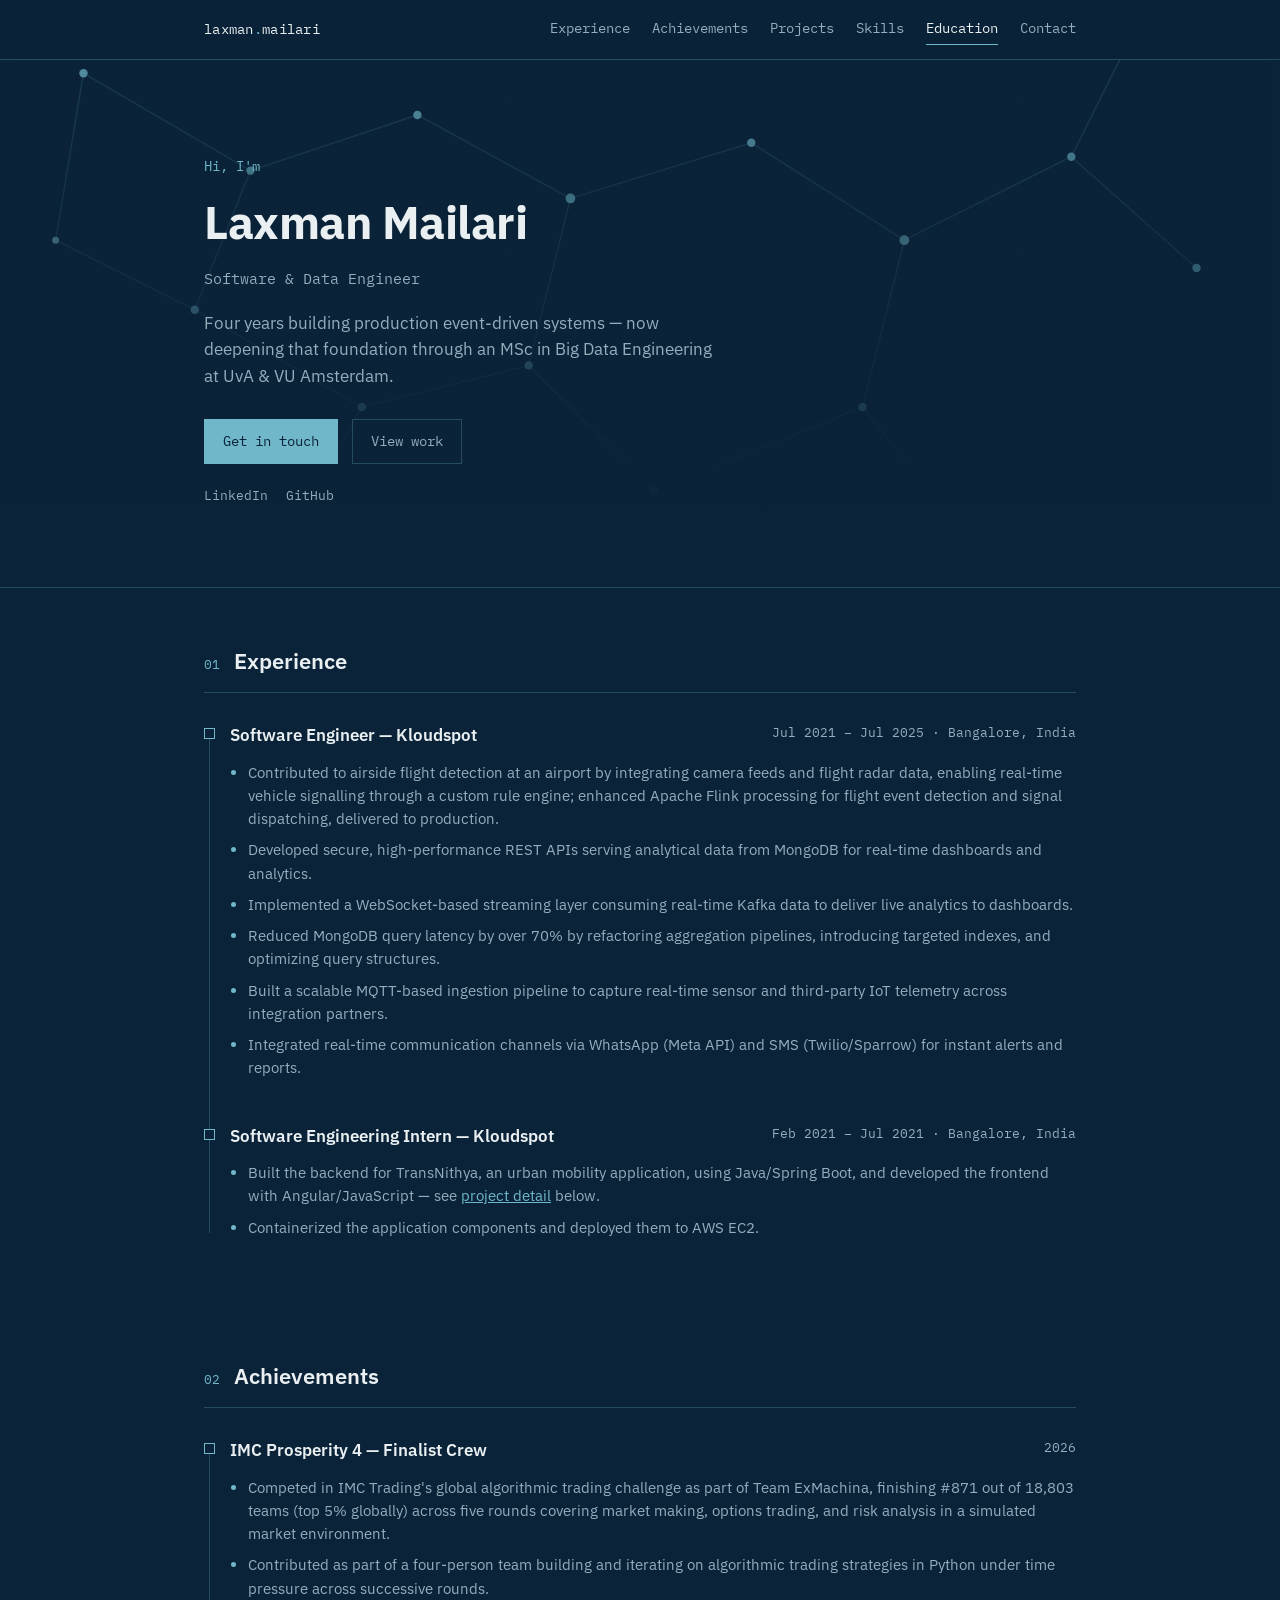
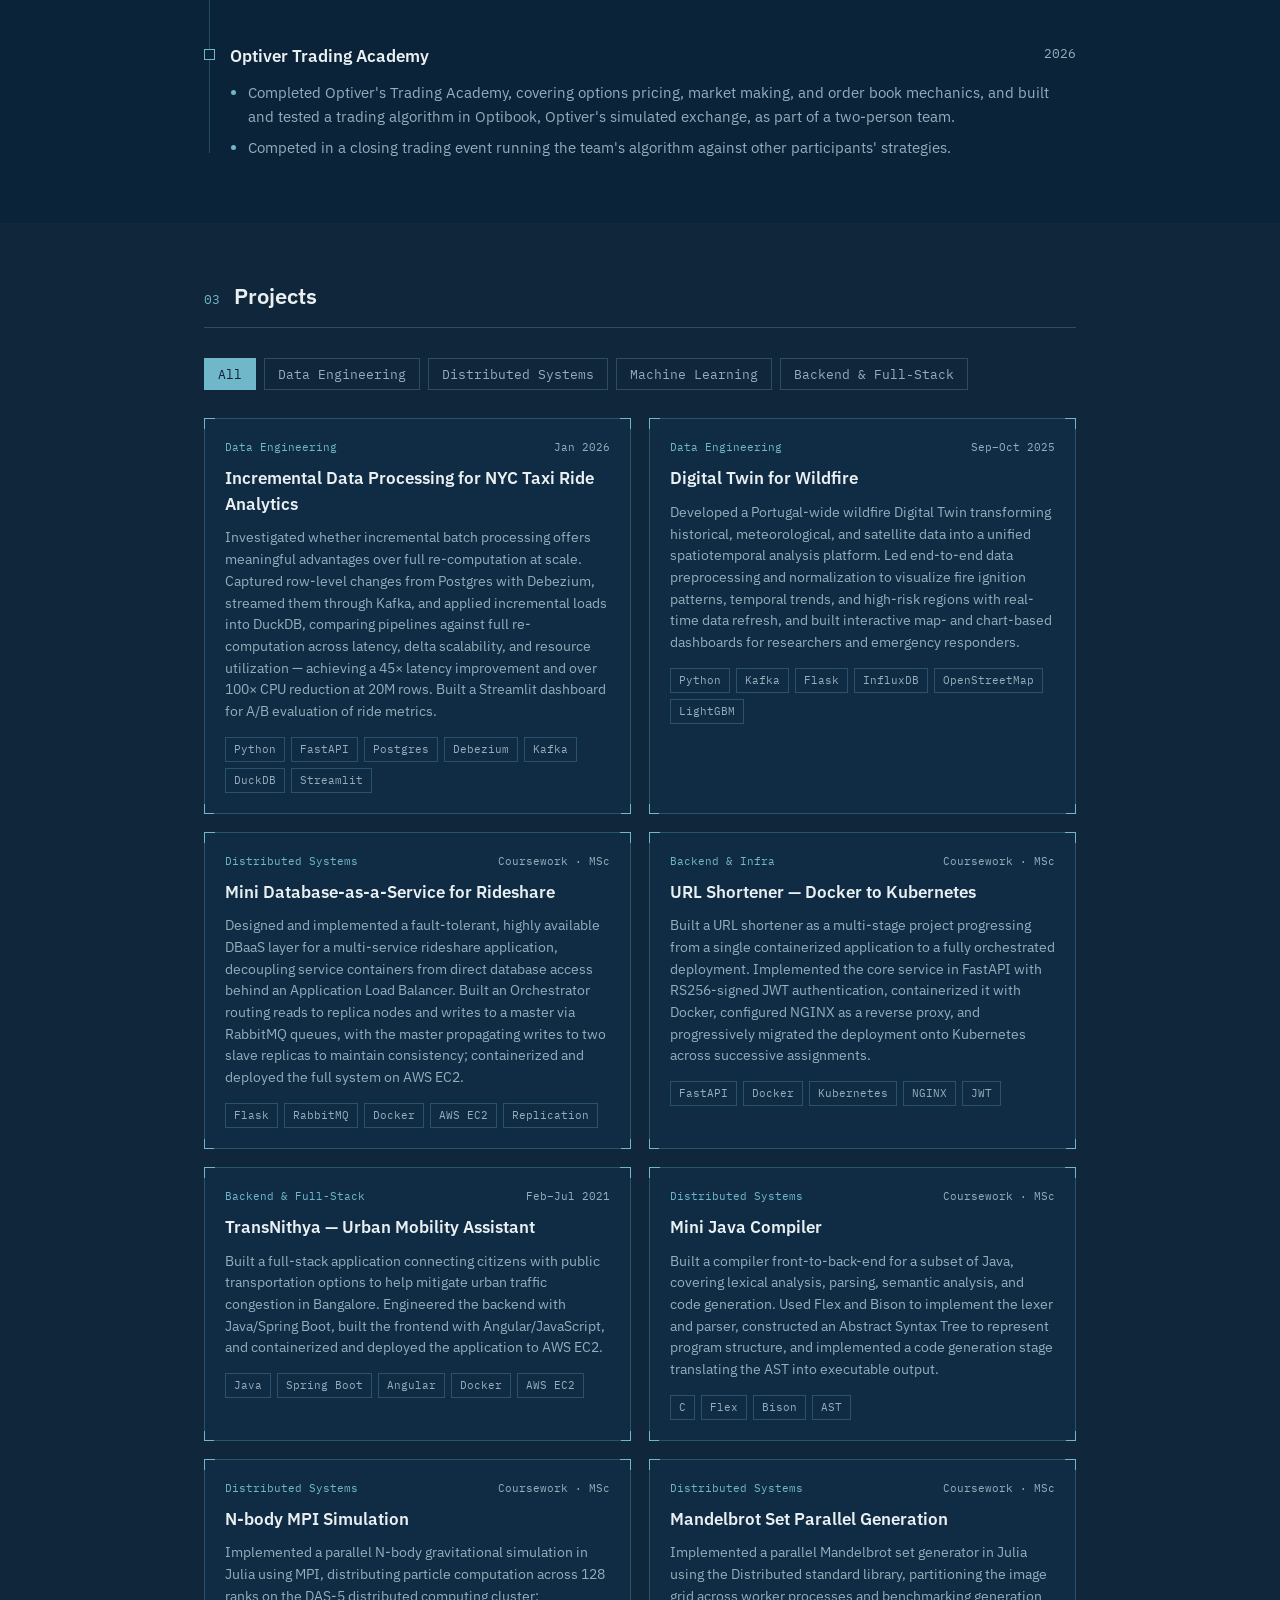
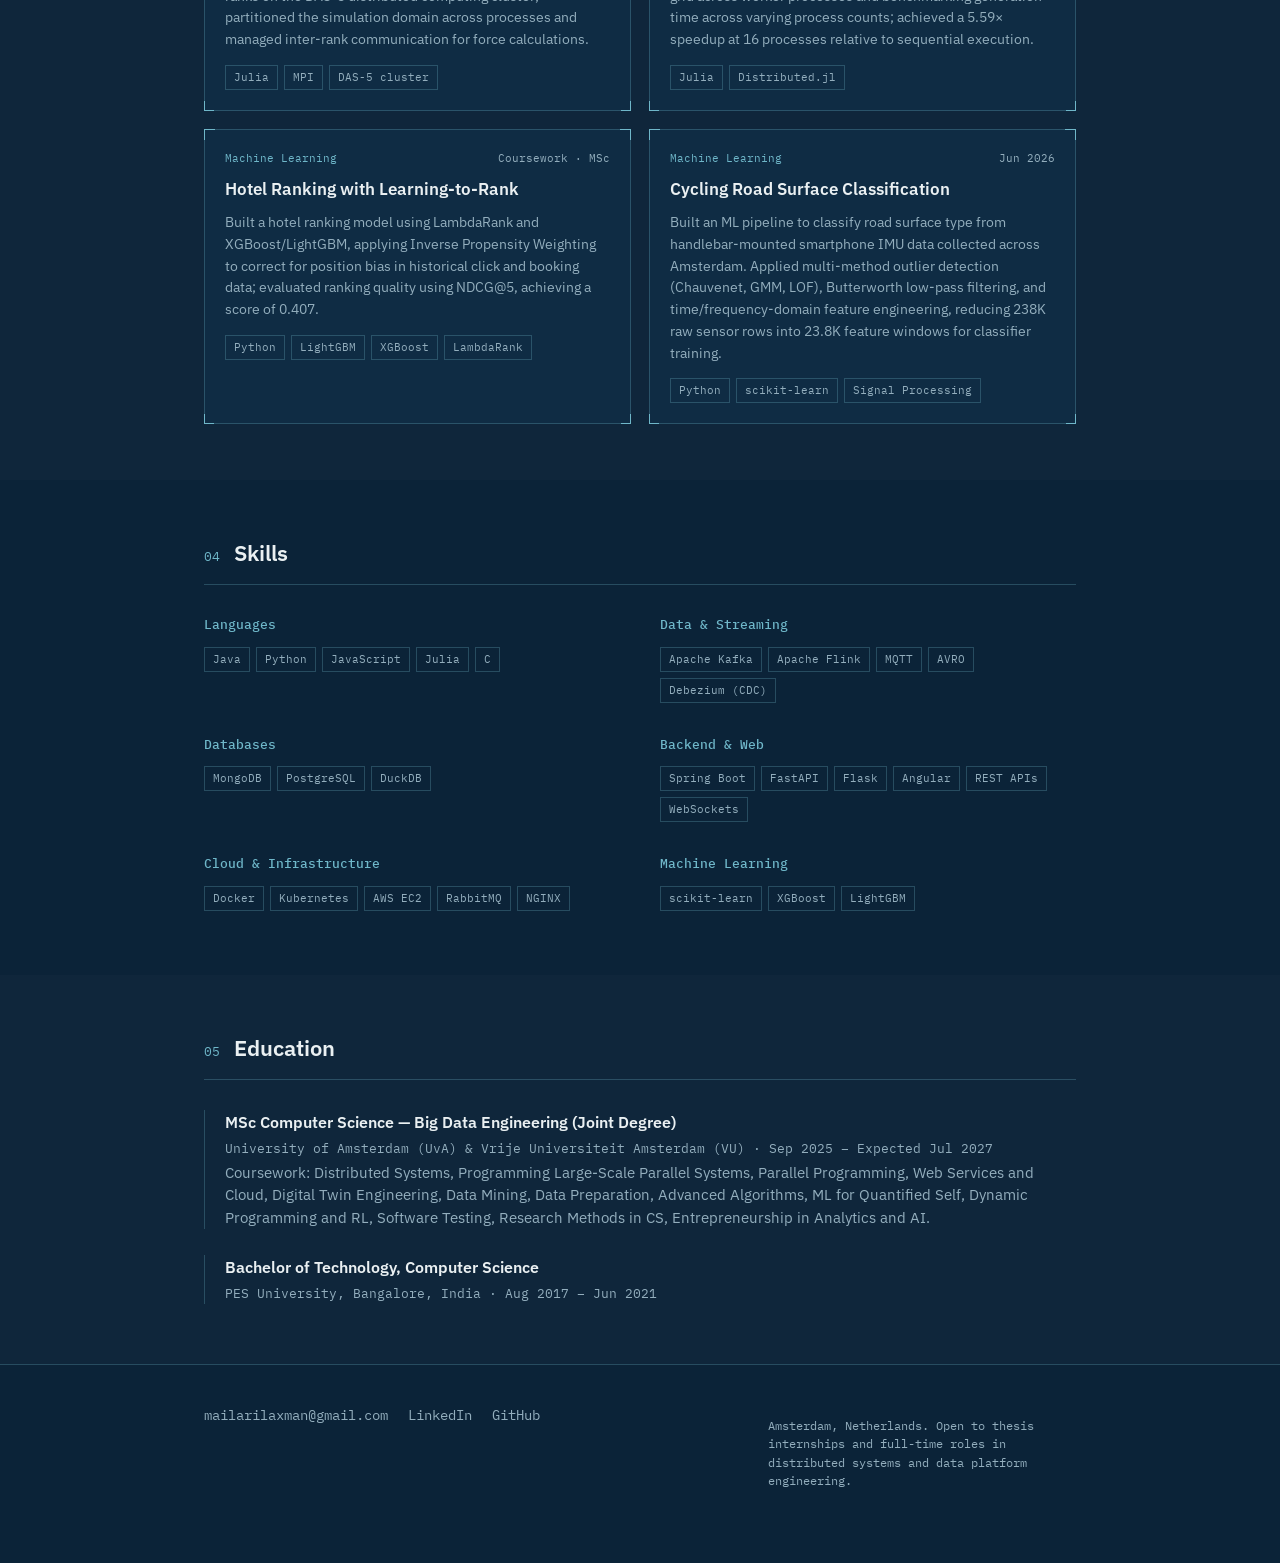
==== commit 356a75e8: "minor update" ====
--- a/index.html
+++ b/index.html
@@ -569,7 +569,7 @@
     </div>
     <div class="edu-item">
       <h3>Bachelor of Technology, Computer Science</h3>
-      <span class="role-meta">PES University, Bangalore, India · Aug 2017 – Jun 2021 · CGPA 7.78</span>
+      <span class="role-meta">PES University, Bangalore, India · Aug 2017 – Jun 2021</span>
     </div>
   </div>
 </section>
@@ -578,12 +578,12 @@
   <div class="wrap footer-inner">
     <div>
       <div class="footer-links">
-        <a href="mailto:laxman.laxman@student.uva.nl">laxman.laxman@student.uva.nl</a>
+        <a href="mailto:laxman.laxman@student.uva.nl">mailarilaxman@gmail.com</a>
         <a href="https://linkedin.com/in/laxman-mailari/" target="_blank" rel="noopener">LinkedIn</a>
         <a href="https://github.com/laxmanmverse4699" target="_blank" rel="noopener">GitHub</a>
       </div>
     </div>
-    <p class="footer-note">Amsterdam, Netherlands. Open to graduation internships and full-time roles in distributed systems and data platform engineering.</p>
+    <p class="footer-note">Amsterdam, Netherlands. Open to thesis internships and full-time roles in distributed systems and data platform engineering.</p>
   </div>
 </footer>
 
